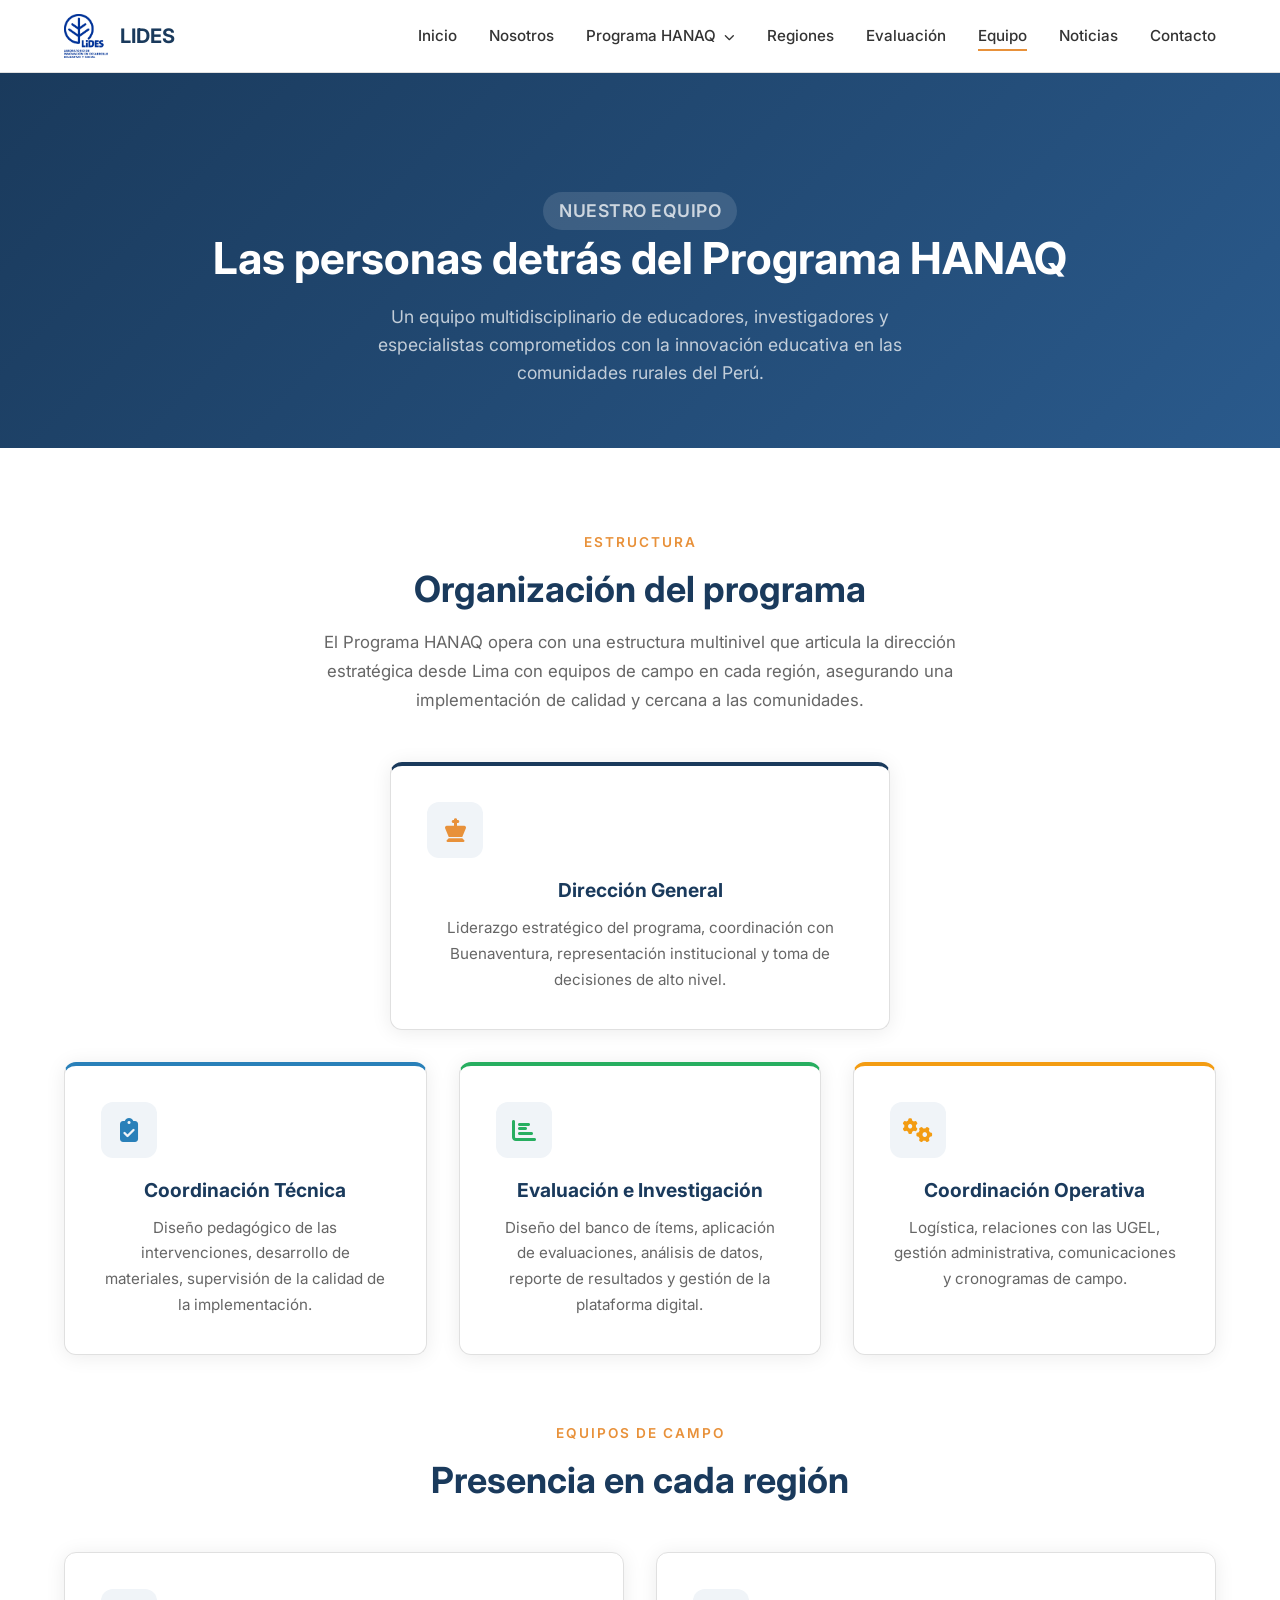
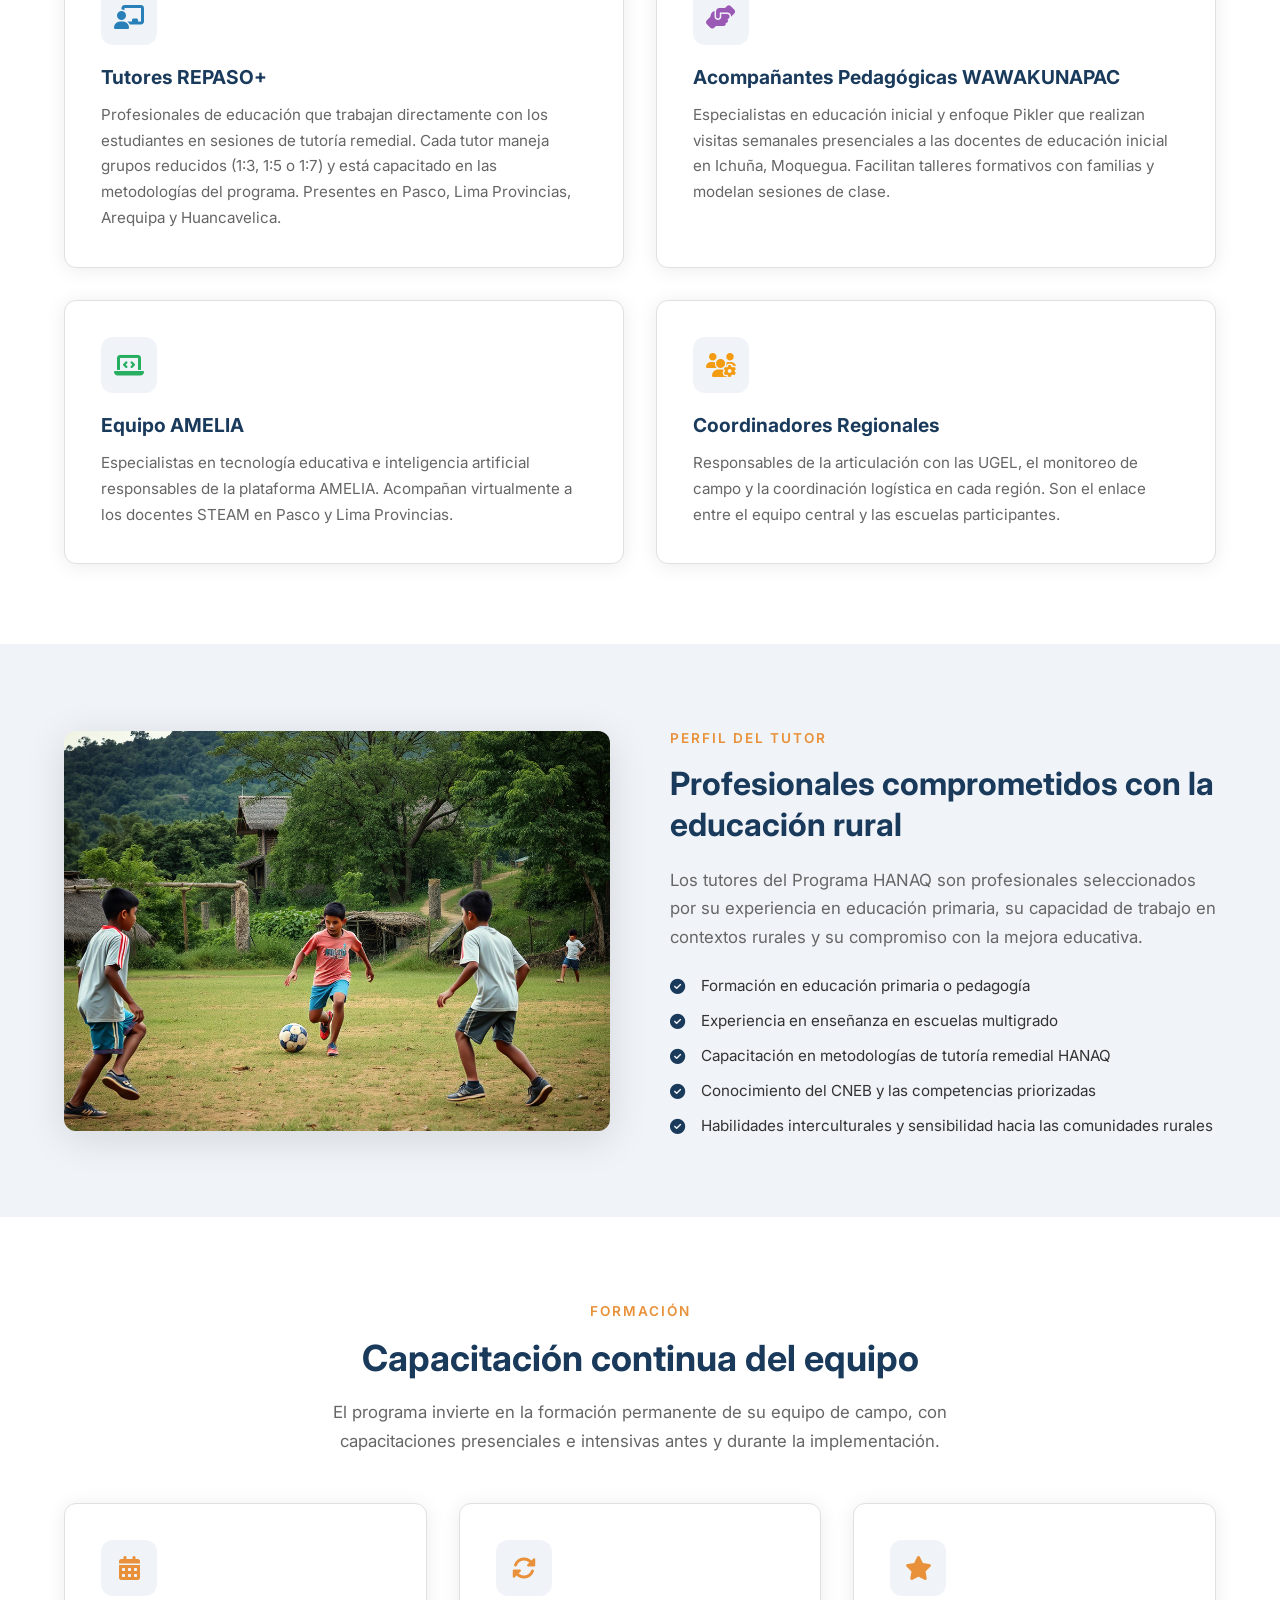
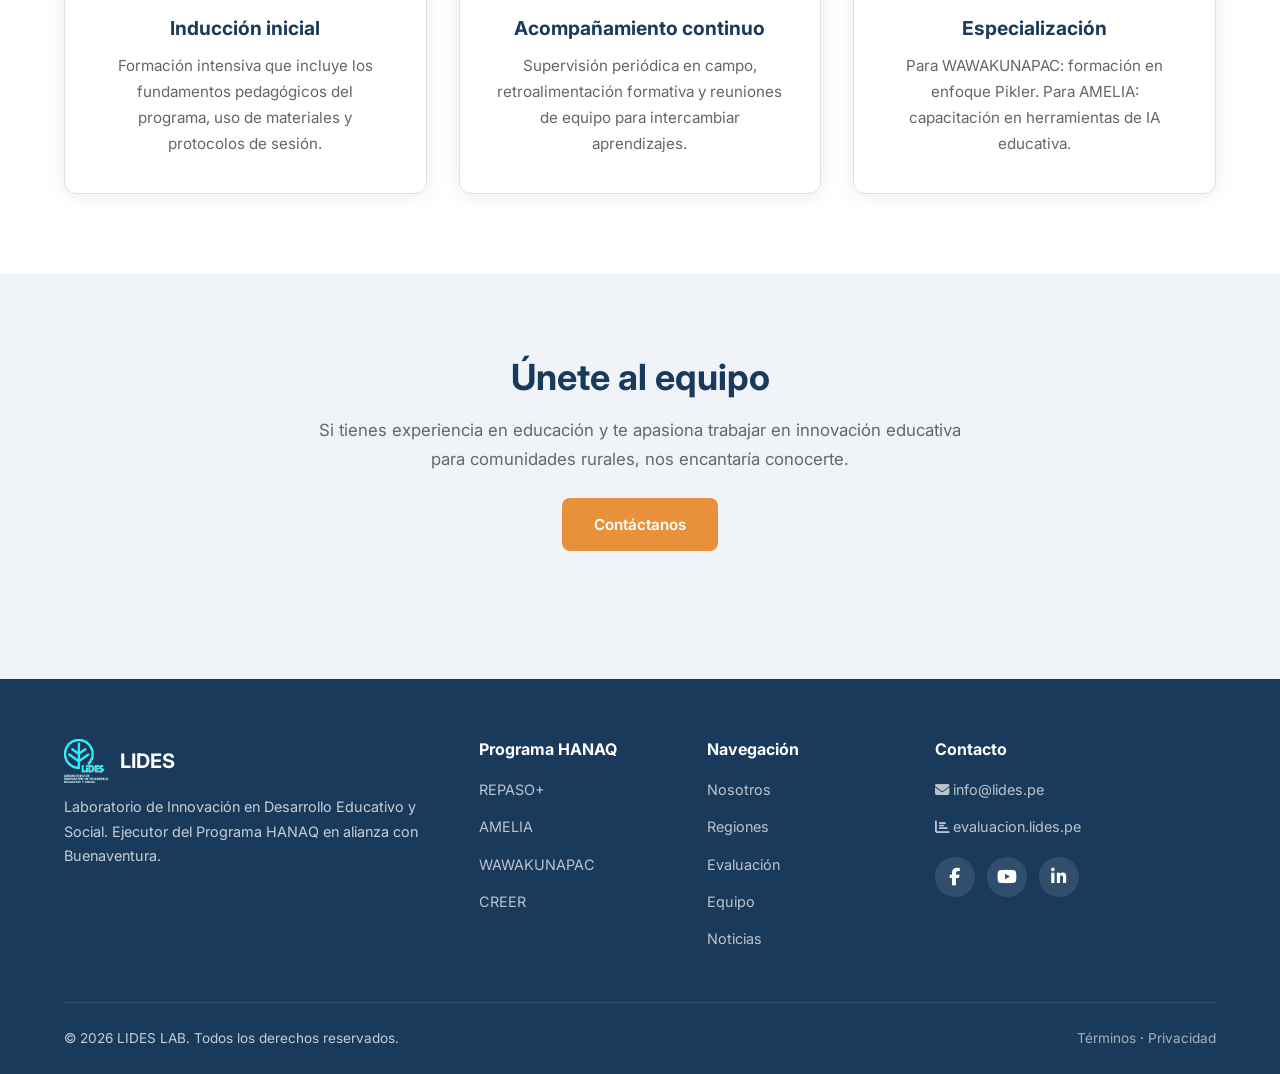
==== equipo.html @ 238678be "Full redesign: HANAQ program content across 7 pages - Redesigned index.html with HANAQ hero, 4 inter" ====
<!DOCTYPE html>
<html lang="es">
<head>
  <meta charset="UTF-8">
  <meta name="viewport" content="width=device-width, initial-scale=1.0">
  <title>Equipo - Programa HANAQ - LIDES</title>
  <meta name="description" content="Conoce al equipo del Programa HANAQ: coordinadores, tutores, acompañantes pedagógicas y especialistas que trabajan en 5 regiones del Perú.">
  
  <link rel="preconnect" href="https://fonts.googleapis.com">
  <link rel="preconnect" href="https://fonts.gstatic.com" crossorigin>
  <link href="https://fonts.googleapis.com/css2?family=Inter:wght@400;500;600;700;800&display=swap" rel="stylesheet">
  <link rel="stylesheet" href="https://cdnjs.cloudflare.com/ajax/libs/font-awesome/6.5.1/css/all.min.css">
  <link rel="stylesheet" href="css/style.css">
  <link rel="icon" href="img/logo_edited.png" type="image/png">
</head>
<body>

  <!-- ===== HEADER ===== -->
  <header class="header" id="header">
    <nav class="nav">
      <a href="index.html" class="nav__logo">
        <img src="img/logo_edited.png" alt="LIDES Logo">
        <span>LIDES</span>
      </a>
      <ul class="nav__links" id="navLinks">
        <li><a href="index.html">Inicio</a></li>
        <li><a href="sobre.html">Nosotros</a></li>
        <li class="nav__dropdown">
          <a href="programa.html">Programa HANAQ <i class="fas fa-chevron-down" style="font-size: 0.7em; margin-left: 4px;"></i></a>
          <ul class="nav__dropdown-menu">
            <li><a href="programa.html#repaso">REPASO+</a></li>
            <li><a href="programa.html#amelia">AMELIA</a></li>
            <li><a href="programa.html#wawakunapac">WAWAKUNAPAC</a></li>
            <li><a href="programa.html#creer">CREER</a></li>
          </ul>
        </li>
        <li><a href="regiones.html">Regiones</a></li>
        <li><a href="evaluacion.html">Evaluación</a></li>
        <li><a href="equipo.html" class="active">Equipo</a></li>
        <li><a href="noticias.html">Noticias</a></li>
        <li><a href="index.html#contacto">Contacto</a></li>
      </ul>
      <button class="nav__toggle" id="navToggle" aria-label="Toggle menu">
        <span></span><span></span><span></span>
      </button>
    </nav>
  </header>

  <!-- ===== PAGE HEADER ===== -->
  <section class="page-header">
    <div class="container">
      <p class="page-header__label">Nuestro equipo</p>
      <h1>Las personas detrás del Programa HANAQ</h1>
      <p class="page-header__description">
        Un equipo multidisciplinario de educadores, investigadores y especialistas comprometidos 
        con la innovación educativa en las comunidades rurales del Perú.
      </p>
    </div>
  </section>

  <!-- ===== ESTRUCTURA ORGANIZACIONAL ===== -->
  <section class="section">
    <div class="container">
      <div class="section-header fade-in">
        <span class="section-header__label">Estructura</span>
        <h2 class="section-header__title">Organización del programa</h2>
        <p class="section-header__text">
          El Programa HANAQ opera con una estructura multinivel que articula la dirección estratégica 
          desde Lima con equipos de campo en cada región, asegurando una implementación de calidad 
          y cercana a las comunidades.
        </p>
      </div>

      <div class="org-chart fade-in" style="margin-top: 48px;">
        <!-- Level 1: Direction -->
        <div class="cards-grid" style="--cols: 1; max-width: 500px; margin: 0 auto;">
          <div class="card" style="text-align: center; border-top: 4px solid var(--primary);">
            <div class="card__icon"><i class="fas fa-chess-king"></i></div>
            <h3 class="card__title">Dirección General</h3>
            <p class="card__text">
              Liderazgo estratégico del programa, coordinación con Buenaventura, 
              representación institucional y toma de decisiones de alto nivel.
            </p>
          </div>
        </div>

        <!-- Level 2: Core Team -->
        <div class="cards-grid fade-in" style="--cols: 3; margin-top: 32px;">
          <div class="card" style="text-align: center; border-top: 4px solid #2980b9;">
            <div class="card__icon" style="color: #2980b9;"><i class="fas fa-clipboard-check"></i></div>
            <h3 class="card__title">Coordinación Técnica</h3>
            <p class="card__text">
              Diseño pedagógico de las intervenciones, desarrollo de materiales, 
              supervisión de la calidad de la implementación.
            </p>
          </div>
          <div class="card" style="text-align: center; border-top: 4px solid #27ae60;">
            <div class="card__icon" style="color: #27ae60;"><i class="fas fa-chart-bar"></i></div>
            <h3 class="card__title">Evaluación e Investigación</h3>
            <p class="card__text">
              Diseño del banco de ítems, aplicación de evaluaciones, análisis de datos, 
              reporte de resultados y gestión de la plataforma digital.
            </p>
          </div>
          <div class="card" style="text-align: center; border-top: 4px solid #f39c12;">
            <div class="card__icon" style="color: #f39c12;"><i class="fas fa-cogs"></i></div>
            <h3 class="card__title">Coordinación Operativa</h3>
            <p class="card__text">
              Logística, relaciones con las UGEL, gestión administrativa, 
              comunicaciones y cronogramas de campo.
            </p>
          </div>
        </div>

        <!-- Level 3: Field Teams -->
        <div class="section-header fade-in" style="margin-top: 64px;">
          <span class="section-header__label">Equipos de campo</span>
          <h2 class="section-header__title">Presencia en cada región</h2>
        </div>

        <div class="cards-grid fade-in" style="--cols: 2; margin-top: 32px;">
          <div class="card">
            <div class="card__icon" style="color: #2980b9;"><i class="fas fa-chalkboard-teacher"></i></div>
            <h3 class="card__title">Tutores REPASO+</h3>
            <p class="card__text">
              Profesionales de educación que trabajan directamente con los estudiantes en sesiones 
              de tutoría remedial. Cada tutor maneja grupos reducidos (1:3, 1:5 o 1:7) y está 
              capacitado en las metodologías del programa. Presentes en Pasco, Lima Provincias, 
              Arequipa y Huancavelica.
            </p>
          </div>
          <div class="card">
            <div class="card__icon" style="color: #9b59b6;"><i class="fas fa-hands-helping"></i></div>
            <h3 class="card__title">Acompañantes Pedagógicas WAWAKUNAPAC</h3>
            <p class="card__text">
              Especialistas en educación inicial y enfoque Pikler que realizan visitas semanales 
              presenciales a las docentes de educación inicial en Ichuña, Moquegua. Facilitan 
              talleres formativos con familias y modelan sesiones de clase.
            </p>
          </div>
          <div class="card">
            <div class="card__icon" style="color: #27ae60;"><i class="fas fa-laptop-code"></i></div>
            <h3 class="card__title">Equipo AMELIA</h3>
            <p class="card__text">
              Especialistas en tecnología educativa e inteligencia artificial responsables de 
              la plataforma AMELIA. Acompañan virtualmente a los docentes STEAM en Pasco y 
              Lima Provincias.
            </p>
          </div>
          <div class="card">
            <div class="card__icon" style="color: #f39c12;"><i class="fas fa-users-cog"></i></div>
            <h3 class="card__title">Coordinadores Regionales</h3>
            <p class="card__text">
              Responsables de la articulación con las UGEL, el monitoreo de campo y la 
              coordinación logística en cada región. Son el enlace entre el equipo central 
              y las escuelas participantes.
            </p>
          </div>
        </div>
      </div>
    </div>
  </section>

  <!-- ===== PERFIL DEL TUTOR ===== -->
  <section class="section section--alt">
    <div class="container">
      <div class="split fade-in">
        <div class="split__image">
          <img src="img/latino%20adolescents%20playing%20footbal%20in%20rural%20area.jpg" alt="Interacción educativa en zona rural">
        </div>
        <div class="split__content">
          <span class="section-header__label">Perfil del tutor</span>
          <h2>Profesionales comprometidos con la educación rural</h2>
          <p>
            Los tutores del Programa HANAQ son profesionales seleccionados por su experiencia 
            en educación primaria, su capacidad de trabajo en contextos rurales y su compromiso 
            con la mejora educativa.
          </p>
          <div class="features-list" style="margin-top: 24px;">
            <div class="feature-item">
              <i class="fas fa-check-circle" style="color: var(--primary); margin-right: 12px;"></i>
              <span>Formación en educación primaria o pedagogía</span>
            </div>
            <div class="feature-item">
              <i class="fas fa-check-circle" style="color: var(--primary); margin-right: 12px;"></i>
              <span>Experiencia en enseñanza en escuelas multigrado</span>
            </div>
            <div class="feature-item">
              <i class="fas fa-check-circle" style="color: var(--primary); margin-right: 12px;"></i>
              <span>Capacitación en metodologías de tutoría remedial HANAQ</span>
            </div>
            <div class="feature-item">
              <i class="fas fa-check-circle" style="color: var(--primary); margin-right: 12px;"></i>
              <span>Conocimiento del CNEB y las competencias priorizadas</span>
            </div>
            <div class="feature-item">
              <i class="fas fa-check-circle" style="color: var(--primary); margin-right: 12px;"></i>
              <span>Habilidades interculturales y sensibilidad hacia las comunidades rurales</span>
            </div>
          </div>
        </div>
      </div>
    </div>
  </section>

  <!-- ===== CAPACITACIÓN ===== -->
  <section class="section">
    <div class="container">
      <div class="section-header fade-in">
        <span class="section-header__label">Formación</span>
        <h2 class="section-header__title">Capacitación continua del equipo</h2>
        <p class="section-header__text">
          El programa invierte en la formación permanente de su equipo de campo, con 
          capacitaciones presenciales e intensivas antes y durante la implementación.
        </p>
      </div>

      <div class="cards-grid fade-in" style="--cols: 3; margin-top: 40px;">
        <div class="card" style="text-align: center;">
          <div class="card__icon"><i class="fas fa-calendar-alt"></i></div>
          <h3 class="card__title">Inducción inicial</h3>
          <p class="card__text">
            Formación intensiva que incluye los fundamentos pedagógicos del programa, 
            uso de materiales y protocolos de sesión.
          </p>
        </div>
        <div class="card" style="text-align: center;">
          <div class="card__icon"><i class="fas fa-sync-alt"></i></div>
          <h3 class="card__title">Acompañamiento continuo</h3>
          <p class="card__text">
            Supervisión periódica en campo, retroalimentación formativa y reuniones 
            de equipo para intercambiar aprendizajes.
          </p>
        </div>
        <div class="card" style="text-align: center;">
          <div class="card__icon"><i class="fas fa-star"></i></div>
          <h3 class="card__title">Especialización</h3>
          <p class="card__text">
            Para WAWAKUNAPAC: formación en enfoque Pikler. Para AMELIA: capacitación 
            en herramientas de IA educativa.
          </p>
        </div>
      </div>
    </div>
  </section>

  <!-- ===== CTA ===== -->
  <section class="section section--alt">
    <div class="container">
      <div class="section-header fade-in">
        <h2 class="section-header__title">Únete al equipo</h2>
        <p class="section-header__text">
          Si tienes experiencia en educación y te apasiona trabajar en innovación educativa 
          para comunidades rurales, nos encantaría conocerte.
        </p>
        <div style="margin-top: 24px;">
          <a href="index.html#contacto" class="btn btn--primary">Contáctanos</a>
        </div>
      </div>
    </div>
  </section>

  <!-- ===== FOOTER ===== -->
  <footer class="footer">
    <div class="container">
      <div class="footer-grid">
        <div class="footer__brand">
          <a href="index.html" class="nav__logo" style="color: white;">
            <img src="img/logo_edited.png" alt="LIDES" style="filter: brightness(10);">
            <span>LIDES</span>
          </a>
          <p>Laboratorio de Innovación en Desarrollo Educativo y Social. Ejecutor del Programa HANAQ en alianza con Buenaventura.</p>
        </div>
        <div>
          <h4>Programa HANAQ</h4>
          <ul class="footer__links">
            <li><a href="programa.html#repaso">REPASO+</a></li>
            <li><a href="programa.html#amelia">AMELIA</a></li>
            <li><a href="programa.html#wawakunapac">WAWAKUNAPAC</a></li>
            <li><a href="programa.html#creer">CREER</a></li>
          </ul>
        </div>
        <div>
          <h4>Navegación</h4>
          <ul class="footer__links">
            <li><a href="sobre.html">Nosotros</a></li>
            <li><a href="regiones.html">Regiones</a></li>
            <li><a href="evaluacion.html">Evaluación</a></li>
            <li><a href="equipo.html">Equipo</a></li>
            <li><a href="noticias.html">Noticias</a></li>
          </ul>
        </div>
        <div>
          <h4>Contacto</h4>
          <ul class="footer__links">
            <li><a href="mailto:info@lides.pe"><i class="fas fa-envelope"></i> info@lides.pe</a></li>
            <li><a href="https://evaluacion.lides.pe"><i class="fas fa-chart-bar"></i> evaluacion.lides.pe</a></li>
          </ul>
          <div class="social-links">
            <a href="https://www.facebook.com/lideslab" aria-label="Facebook"><i class="fab fa-facebook-f"></i></a>
            <a href="https://www.youtube.com/@lideslab" aria-label="YouTube"><i class="fab fa-youtube"></i></a>
            <a href="https://www.linkedin.com/company/lideslab" aria-label="LinkedIn"><i class="fab fa-linkedin-in"></i></a>
          </div>
        </div>
      </div>
      <div class="footer__bottom">
        <p>&copy; 2026 LIDES LAB. Todos los derechos reservados.</p>
        <div><a href="terminos.html">Términos</a> · <a href="privacidad.html">Privacidad</a></div>
      </div>
    </div>
  </footer>

  <script src="js/main.js"></script>
</body>
</html>
---- css/style.css ----
/* ===== LIDES Website Styles ===== */

/* --- Reset & Base --- */
*, *::before, *::after {
  box-sizing: border-box;
  margin: 0;
  padding: 0;
}

:root {
  --primary: #1a3a5c;
  --primary-light: #2a5a8c;
  --accent: #e8913a;
  --accent-hover: #d17e2e;
  --text: #333;
  --text-light: #666;
  --bg: #ffffff;
  --bg-light: #f8f9fa;
  --bg-section: #f0f4f8;
  --border: #e0e0e0;
  --white: #ffffff;
  --shadow: 0 2px 20px rgba(0, 0, 0, 0.08);
  --shadow-lg: 0 8px 40px rgba(0, 0, 0, 0.12);
  --radius: 12px;
  --transition: 0.3s ease;
  --max-width: 1200px;
}

html {
  scroll-behavior: smooth;
}

body {
  font-family: 'Inter', -apple-system, BlinkMacSystemFont, 'Segoe UI', Roboto, sans-serif;
  color: var(--text);
  background: var(--bg);
  line-height: 1.7;
  font-size: 16px;
}

img {
  max-width: 100%;
  height: auto;
  display: block;
}

a {
  color: var(--primary);
  text-decoration: none;
  transition: color var(--transition);
}

a:hover {
  color: var(--accent);
}

h1, h2, h3, h4 {
  color: var(--primary);
  line-height: 1.3;
  font-weight: 700;
}

/* --- Layout --- */
.container {
  max-width: var(--max-width);
  margin: 0 auto;
  padding: 0 24px;
}

.section {
  padding: 80px 0;
}

.section--alt {
  background: var(--bg-section);
}

/* --- Header & Navigation --- */
.header {
  position: fixed;
  top: 0;
  left: 0;
  right: 0;
  z-index: 1000;
  background: rgba(255, 255, 255, 0.95);
  backdrop-filter: blur(10px);
  border-bottom: 1px solid var(--border);
  transition: box-shadow var(--transition);
}

.header.scrolled {
  box-shadow: var(--shadow);
}

.nav {
  display: flex;
  align-items: center;
  justify-content: space-between;
  height: 72px;
  max-width: var(--max-width);
  margin: 0 auto;
  padding: 0 24px;
}

.nav__logo {
  display: flex;
  align-items: center;
  gap: 12px;
  font-weight: 700;
  font-size: 1.25rem;
  color: var(--primary);
}

.nav__logo img {
  height: 44px;
  width: auto;
}

.nav__links {
  display: flex;
  align-items: center;
  gap: 32px;
  list-style: none;
}

.nav__links a {
  font-weight: 500;
  font-size: 0.95rem;
  color: var(--text);
  position: relative;
  padding: 4px 0;
}

.nav__links a::after {
  content: '';
  position: absolute;
  bottom: -2px;
  left: 0;
  width: 0;
  height: 2px;
  background: var(--accent);
  transition: width var(--transition);
}

.nav__links a:hover::after,
.nav__links a.active::after {
  width: 100%;
}

.nav__links a:hover {
  color: var(--primary);
}

.lang-switch {
  display: inline-flex;
  align-items: center;
  gap: 6px;
  padding: 6px 14px;
  border: 1px solid var(--border);
  border-radius: 20px;
  font-size: 0.85rem;
  font-weight: 500;
  color: var(--text-light);
  transition: all var(--transition);
}

.lang-switch:hover {
  border-color: var(--accent);
  color: var(--accent);
}

/* Mobile menu */
.nav__toggle {
  display: none;
  background: none;
  border: none;
  cursor: pointer;
  padding: 8px;
}

.nav__toggle span {
  display: block;
  width: 24px;
  height: 2px;
  background: var(--text);
  margin: 5px 0;
  transition: var(--transition);
}

/* --- Hero Section --- */
.hero {
  position: relative;
  min-height: 85vh;
  display: flex;
  align-items: center;
  overflow: hidden;
  margin-top: 72px;
}

.hero__bg {
  position: absolute;
  inset: 0;
  background: linear-gradient(135deg, var(--primary) 0%, var(--primary-light) 100%);
}

.hero__bg-image {
  position: absolute;
  inset: 0;
  background-size: cover;
  background-position: center;
  opacity: 0.15;
}

.hero__content {
  position: relative;
  z-index: 2;
  max-width: 700px;
  color: var(--white);
  padding: 60px 0;
}

.hero__subtitle {
  font-size: 1rem;
  font-weight: 500;
  text-transform: uppercase;
  letter-spacing: 3px;
  opacity: 0.85;
  margin-bottom: 16px;
}

.hero__title {
  font-size: clamp(2rem, 5vw, 3.2rem);
  color: var(--white);
  margin-bottom: 24px;
  line-height: 1.2;
}

.hero__description {
  font-size: 1.15rem;
  line-height: 1.8;
  opacity: 0.9;
  margin-bottom: 36px;
}

.hero__actions {
  display: flex;
  gap: 16px;
  flex-wrap: wrap;
}

/* --- Buttons --- */
.btn {
  display: inline-flex;
  align-items: center;
  gap: 8px;
  padding: 14px 32px;
  font-size: 0.95rem;
  font-weight: 600;
  border-radius: 8px;
  cursor: pointer;
  border: none;
  transition: all var(--transition);
  text-decoration: none;
}

.btn--primary {
  background: var(--accent);
  color: var(--white);
}

.btn--primary:hover {
  background: var(--accent-hover);
  color: var(--white);
  transform: translateY(-2px);
  box-shadow: 0 4px 15px rgba(232, 145, 58, 0.4);
}

.btn--outline {
  background: transparent;
  color: var(--white);
  border: 2px solid rgba(255, 255, 255, 0.5);
}

.btn--outline:hover {
  background: rgba(255, 255, 255, 0.1);
  border-color: var(--white);
  color: var(--white);
}

.btn--dark {
  background: var(--primary);
  color: var(--white);
}

.btn--dark:hover {
  background: var(--primary-light);
  color: var(--white);
  transform: translateY(-2px);
}

/* --- Section Headers --- */
.section-header {
  text-align: center;
  max-width: 650px;
  margin: 0 auto 48px;
}

.section-header__label {
  display: inline-block;
  font-size: 0.85rem;
  font-weight: 600;
  text-transform: uppercase;
  letter-spacing: 2px;
  color: var(--accent);
  margin-bottom: 12px;
}

.section-header__title {
  font-size: clamp(1.75rem, 3.5vw, 2.25rem);
  margin-bottom: 16px;
}

.section-header__text {
  color: var(--text-light);
  font-size: 1.05rem;
}

/* --- Cards Grid --- */
.cards-grid {
  display: grid;
  grid-template-columns: repeat(auto-fit, minmax(300px, 1fr));
  gap: 32px;
}

.card {
  background: var(--white);
  border-radius: var(--radius);
  padding: 36px;
  box-shadow: var(--shadow);
  transition: transform var(--transition), box-shadow var(--transition);
  border: 1px solid var(--border);
}

.card:hover {
  transform: translateY(-4px);
  box-shadow: var(--shadow-lg);
}

.card__icon {
  width: 56px;
  height: 56px;
  border-radius: 12px;
  background: var(--bg-section);
  display: flex;
  align-items: center;
  justify-content: center;
  font-size: 1.5rem;
  margin-bottom: 20px;
  color: var(--accent);
}

.card__title {
  font-size: 1.2rem;
  margin-bottom: 12px;
}

.card__text {
  color: var(--text-light);
  font-size: 0.95rem;
  line-height: 1.7;
}

/* --- About / Mission Split Section --- */
.split {
  display: grid;
  grid-template-columns: 1fr 1fr;
  gap: 60px;
  align-items: center;
}

.split__image {
  border-radius: var(--radius);
  overflow: hidden;
  box-shadow: var(--shadow-lg);
}

.split__image img {
  width: 100%;
  height: 400px;
  object-fit: cover;
}

.split__content h2 {
  font-size: clamp(1.5rem, 3vw, 2rem);
  margin-bottom: 20px;
}

.split__content p {
  color: var(--text-light);
  margin-bottom: 16px;
  font-size: 1.05rem;
}

/* --- Stats --- */
.stats {
  display: grid;
  grid-template-columns: repeat(auto-fit, minmax(200px, 1fr));
  gap: 32px;
  text-align: center;
}

.stat {
  padding: 24px;
}

.stat__number {
  font-size: 2.5rem;
  font-weight: 800;
  color: var(--accent);
  line-height: 1.2;
}

.stat__label {
  font-size: 0.95rem;
  color: var(--text-light);
  margin-top: 8px;
}

/* --- News / Recent Updates --- */
.news-grid {
  display: grid;
  grid-template-columns: repeat(auto-fit, minmax(320px, 1fr));
  gap: 32px;
}

.news-card {
  background: var(--white);
  border-radius: var(--radius);
  overflow: hidden;
  box-shadow: var(--shadow);
  transition: transform var(--transition);
  border: 1px solid var(--border);
}

.news-card:hover {
  transform: translateY(-4px);
}

.news-card__image {
  height: 200px;
  background-size: cover;
  background-position: center;
  background-color: var(--bg-section);
}

.news-card__body {
  padding: 24px;
}

.news-card__date {
  font-size: 0.8rem;
  color: var(--accent);
  font-weight: 600;
  text-transform: uppercase;
  letter-spacing: 1px;
}

.news-card__title {
  font-size: 1.1rem;
  margin: 8px 0 12px;
}

.news-card__text {
  color: var(--text-light);
  font-size: 0.9rem;
}

/* --- Contact Section --- */
.contact-grid {
  display: grid;
  grid-template-columns: 1fr 1fr;
  gap: 48px;
  align-items: start;
}

.contact-info {
  padding: 40px;
  background: var(--primary);
  color: var(--white);
  border-radius: var(--radius);
}

.contact-info h3 {
  color: var(--white);
  font-size: 1.5rem;
  margin-bottom: 16px;
}

.contact-info p {
  opacity: 0.85;
  margin-bottom: 28px;
  line-height: 1.7;
}

.contact-info__item {
  display: flex;
  align-items: center;
  gap: 12px;
  margin-bottom: 16px;
  font-size: 0.95rem;
}

.contact-info__item a {
  color: var(--white);
  opacity: 0.9;
}

.contact-info__item a:hover {
  opacity: 1;
  color: var(--accent);
}

.contact-form {
  padding: 40px;
  background: var(--white);
  border-radius: var(--radius);
  box-shadow: var(--shadow);
  border: 1px solid var(--border);
}

.form-group {
  margin-bottom: 20px;
}

.form-group label {
  display: block;
  font-weight: 500;
  font-size: 0.9rem;
  margin-bottom: 6px;
  color: var(--text);
}

.form-group input,
.form-group textarea {
  width: 100%;
  padding: 12px 16px;
  border: 1px solid var(--border);
  border-radius: 8px;
  font-size: 0.95rem;
  font-family: inherit;
  transition: border-color var(--transition);
  background: var(--bg-light);
}

.form-group input:focus,
.form-group textarea:focus {
  outline: none;
  border-color: var(--accent);
  background: var(--white);
}

.form-group textarea {
  resize: vertical;
  min-height: 120px;
}

/* --- Newsletter --- */
.newsletter {
  background: linear-gradient(135deg, var(--primary) 0%, var(--primary-light) 100%);
  padding: 60px 0;
  text-align: center;
  color: var(--white);
}

.newsletter h2 {
  color: var(--white);
  font-size: 1.75rem;
  margin-bottom: 12px;
}

.newsletter p {
  opacity: 0.85;
  margin-bottom: 28px;
  font-size: 1.05rem;
}

.newsletter-form {
  display: flex;
  gap: 12px;
  max-width: 480px;
  margin: 0 auto;
}

.newsletter-form input {
  flex: 1;
  padding: 14px 20px;
  border: none;
  border-radius: 8px;
  font-size: 0.95rem;
  font-family: inherit;
}

.newsletter-form input:focus {
  outline: 2px solid var(--accent);
}

.newsletter-form button {
  padding: 14px 28px;
  background: var(--accent);
  color: var(--white);
  border: none;
  border-radius: 8px;
  font-weight: 600;
  cursor: pointer;
  transition: background var(--transition);
  white-space: nowrap;
}

.newsletter-form button:hover {
  background: var(--accent-hover);
}

/* --- Footer --- */
.footer {
  background: var(--primary);
  color: rgba(255, 255, 255, 0.75);
  padding: 60px 0 24px;
}

.footer-grid {
  display: grid;
  grid-template-columns: 2fr 1fr 1fr 1.5fr;
  gap: 40px;
  margin-bottom: 40px;
}

.footer h4 {
  color: var(--white);
  font-size: 1rem;
  margin-bottom: 16px;
}

.footer__brand p {
  font-size: 0.9rem;
  line-height: 1.7;
  margin-top: 12px;
}

.footer__links {
  list-style: none;
}

.footer__links li {
  margin-bottom: 10px;
}

.footer__links a {
  color: rgba(255, 255, 255, 0.7);
  font-size: 0.9rem;
  transition: color var(--transition);
}

.footer__links a:hover {
  color: var(--accent);
}

.social-links {
  display: flex;
  gap: 12px;
  margin-top: 16px;
}

.social-links a {
  width: 40px;
  height: 40px;
  border-radius: 50%;
  background: rgba(255, 255, 255, 0.1);
  display: flex;
  align-items: center;
  justify-content: center;
  color: var(--white);
  transition: background var(--transition);
  font-size: 1.1rem;
}

.social-links a:hover {
  background: var(--accent);
  color: var(--white);
}

.footer__bottom {
  border-top: 1px solid rgba(255, 255, 255, 0.1);
  padding-top: 24px;
  display: flex;
  justify-content: space-between;
  align-items: center;
  font-size: 0.85rem;
}

.footer__bottom a {
  color: rgba(255, 255, 255, 0.6);
}

.footer__bottom a:hover {
  color: var(--accent);
}

/* --- Objectives Grid --- */
.objectives-grid {
  display: grid;
  grid-template-columns: repeat(auto-fit, minmax(280px, 1fr));
  gap: 24px;
}

.objective {
  padding: 32px;
  background: var(--white);
  border-radius: var(--radius);
  border-left: 4px solid var(--accent);
  box-shadow: var(--shadow);
}

.objective h3 {
  font-size: 1.1rem;
  margin-bottom: 10px;
}

.objective p {
  color: var(--text-light);
  font-size: 0.95rem;
}

/* --- Team --- */
.team-grid {
  display: grid;
  grid-template-columns: repeat(auto-fit, minmax(220px, 1fr));
  gap: 32px;
  text-align: center;
}

.team-member {
  padding: 32px 20px;
  background: var(--white);
  border-radius: var(--radius);
  box-shadow: var(--shadow);
  border: 1px solid var(--border);
}

.team-member__photo {
  width: 120px;
  height: 120px;
  border-radius: 50%;
  margin: 0 auto 16px;
  background: var(--bg-section);
  overflow: hidden;
  border: 3px solid var(--accent);
}

.team-member__photo img {
  width: 100%;
  height: 100%;
  object-fit: cover;
}

.team-member h4 {
  font-size: 1.05rem;
  margin-bottom: 4px;
}

.team-member p {
  color: var(--text-light);
  font-size: 0.85rem;
}

/* --- Page Header (for inner pages) --- */
.page-header {
  background: linear-gradient(135deg, var(--primary) 0%, var(--primary-light) 100%);
  padding: 120px 0 60px;
  margin-top: 72px;
  color: var(--white);
  text-align: center;
}

.page-header h1 {
  color: var(--white);
  font-size: clamp(2rem, 4vw, 2.75rem);
  margin-bottom: 16px;
}

.page-header p {
  font-size: 1.1rem;
  opacity: 0.85;
  max-width: 600px;
  margin: 0 auto;
}

/* --- Animations --- */
.fade-in {
  opacity: 0;
  transform: translateY(20px);
  transition: opacity 0.6s ease, transform 0.6s ease;
}

.fade-in.visible {
  opacity: 1;
  transform: translateY(0);
}

/* --- Responsive --- */
@media (max-width: 768px) {
  .nav__links {
    display: none;
    position: absolute;
    top: 72px;
    left: 0;
    right: 0;
    background: var(--white);
    flex-direction: column;
    padding: 24px;
    gap: 16px;
    box-shadow: var(--shadow);
    border-top: 1px solid var(--border);
  }

  .nav__links.active {
    display: flex;
  }

  .nav__toggle {
    display: block;
  }

  .nav__toggle.active span:nth-child(1) {
    transform: rotate(45deg) translate(5px, 5px);
  }

  .nav__toggle.active span:nth-child(2) {
    opacity: 0;
  }

  .nav__toggle.active span:nth-child(3) {
    transform: rotate(-45deg) translate(5px, -5px);
  }

  .hero {
    min-height: 70vh;
  }

  .hero__content {
    padding: 40px 0;
  }

  .split {
    grid-template-columns: 1fr;
    gap: 32px;
  }

  .contact-grid {
    grid-template-columns: 1fr;
  }

  .footer-grid {
    grid-template-columns: 1fr 1fr;
    gap: 32px;
  }

  .newsletter-form {
    flex-direction: column;
  }

  .hero__actions {
    flex-direction: column;
    align-items: flex-start;
  }

  .section {
    padding: 60px 0;
  }

  .footer__bottom {
    flex-direction: column;
    gap: 12px;
    text-align: center;
  }
}

@media (max-width: 480px) {
  .footer-grid {
    grid-template-columns: 1fr;
  }

  .cards-grid {
    grid-template-columns: 1fr;
  }

  .stats {
    grid-template-columns: 1fr 1fr;
  }
}

/* ===== NEW COMPONENTS (HANAQ Redesign) ===== */

/* --- Navigation Dropdown --- */
.nav__dropdown {
  position: relative;
}

.nav__dropdown-menu {
  position: absolute;
  top: 100%;
  left: 50%;
  transform: translateX(-50%);
  background: var(--white);
  border: 1px solid var(--border);
  border-radius: var(--radius);
  box-shadow: var(--shadow-lg);
  padding: 8px 0;
  min-width: 220px;
  opacity: 0;
  visibility: hidden;
  transform: translateX(-50%) translateY(8px);
  transition: all 0.25s ease;
  list-style: none;
  z-index: 100;
}

.nav__dropdown:hover .nav__dropdown-menu {
  opacity: 1;
  visibility: visible;
  transform: translateX(-50%) translateY(0);
}

.nav__dropdown-menu li a {
  display: block;
  padding: 10px 20px;
  font-size: 0.9rem;
  color: var(--text);
  font-weight: 400;
  white-space: nowrap;
}

.nav__dropdown-menu li a:hover {
  background: var(--bg-section);
  color: var(--primary);
}

.nav__dropdown-menu li a::after {
  display: none;
}

/* --- Card as Link --- */
.card--link {
  display: block;
  text-decoration: none;
  color: inherit;
  transition: transform var(--transition), box-shadow var(--transition);
  cursor: pointer;
}

.card--link:hover {
  transform: translateY(-4px);
  box-shadow: var(--shadow-lg);
  color: inherit;
}

.card--link .card__title {
  transition: color var(--transition);
}

.card--link:hover .card__title {
  color: var(--accent);
}

/* --- Card Tag --- */
.card__tag {
  display: inline-block;
  background: var(--bg-section);
  color: var(--text-light);
  padding: 4px 12px;
  border-radius: 20px;
  font-size: 0.8rem;
  font-weight: 500;
  margin-top: 12px;
  letter-spacing: 0.3px;
}

/* --- Regions Grid --- */
.regions-grid {
  display: grid;
  grid-template-columns: repeat(auto-fit, minmax(200px, 1fr));
  gap: 24px;
  margin-top: 40px;
}

.regions-grid--large {
  grid-template-columns: repeat(auto-fit, minmax(320px, 1fr));
  gap: 32px;
}

/* --- Region Card --- */
.region-card {
  background: var(--white);
  border: 1px solid var(--border);
  border-radius: var(--radius);
  padding: 24px;
  text-align: center;
  transition: transform var(--transition), box-shadow var(--transition);
}

.region-card:hover {
  transform: translateY(-2px);
  box-shadow: var(--shadow);
}

.region-card h4 {
  margin-bottom: 4px;
  font-size: 1.1rem;
}

.region-card p {
  font-size: 0.9rem;
  color: var(--text-light);
  margin-bottom: 8px;
}

.region-card__icon {
  width: 56px;
  height: 56px;
  background: var(--bg-section);
  border-radius: 50%;
  display: flex;
  align-items: center;
  justify-content: center;
  margin: 0 auto 16px;
  font-size: 1.5rem;
  color: var(--primary);
}

.region-card__interventions {
  display: inline-block;
  background: var(--primary);
  color: var(--white);
  padding: 4px 12px;
  border-radius: 20px;
  font-size: 0.75rem;
  font-weight: 600;
  letter-spacing: 0.5px;
  text-transform: uppercase;
}

/* --- Region Card Expanded (regiones.html) --- */
.region-card--expanded {
  text-align: left;
  padding: 0;
  overflow: hidden;
}

.region-card--expanded .region-card__header {
  display: flex;
  align-items: center;
  gap: 16px;
  padding: 24px;
  background: var(--bg-section);
  border-bottom: 1px solid var(--border);
}

.region-card--expanded .region-card__header .region-card__icon {
  margin: 0;
  flex-shrink: 0;
}

.region-card--expanded .region-card__header h3 {
  margin: 0;
  font-size: 1.2rem;
  color: var(--primary);
}

.region-card--expanded .region-card__body {
  padding: 24px;
}

.region-card--expanded .region-card__body h4 {
  font-size: 1rem;
  color: var(--primary);
  margin-bottom: 8px;
}

.region-card--expanded .region-card__body p {
  margin-bottom: 16px;
}

/* --- School List --- */
.school-list {
  margin-top: 16px;
}

.school-list h5 {
  font-size: 0.85rem;
  font-weight: 600;
  color: var(--text);
  margin-bottom: 8px;
  text-transform: uppercase;
  letter-spacing: 0.5px;
}

.school-list ul {
  list-style: none;
  padding: 0;
  margin-bottom: 16px;
}

.school-list ul li {
  padding: 6px 0;
  font-size: 0.9rem;
  color: var(--text-light);
  border-bottom: 1px solid var(--bg-section);
}

.school-list ul li:last-child {
  border-bottom: none;
}

.school-list__note {
  font-size: 0.85rem;
  color: var(--text-light);
  font-style: italic;
}

/* --- Features List --- */
.features-list {
  display: flex;
  flex-direction: column;
  gap: 12px;
  margin-top: 16px;
}

.feature-item {
  display: flex;
  align-items: flex-start;
  gap: 4px;
  font-size: 0.95rem;
  line-height: 1.5;
}

.feature-item i {
  margin-top: 4px;
  flex-shrink: 0;
}

/* --- News Featured --- */
.news-featured {
  background: var(--white);
  border: 1px solid var(--border);
  border-radius: var(--radius);
  overflow: hidden;
}

.news-featured .split {
  gap: 0;
}

.news-featured .split__image img {
  height: 100%;
  object-fit: cover;
  border-radius: 0;
}

.news-featured .split__content {
  padding: 40px;
}

/* --- News Grid Full Width --- */
.news-grid--full {
  grid-template-columns: repeat(auto-fill, minmax(300px, 1fr));
}

/* --- Cards Grid with custom columns --- */
.cards-grid[style*="--cols: 2"] {
  grid-template-columns: repeat(2, 1fr);
}

.cards-grid[style*="--cols: 3"] {
  grid-template-columns: repeat(3, 1fr);
}

.cards-grid[style*="--cols: 4"] {
  grid-template-columns: repeat(4, 1fr);
}

/* --- Page Header Label --- */
.page-header__label {
  display: inline-block;
  background: rgba(255, 255, 255, 0.15);
  color: rgba(255, 255, 255, 0.9);
  padding: 4px 16px;
  border-radius: 20px;
  font-size: 0.85rem;
  font-weight: 600;
  letter-spacing: 0.5px;
  text-transform: uppercase;
  margin-bottom: 16px;
}

.page-header__description {
  max-width: 700px;
  margin: 0 auto;
  color: rgba(255, 255, 255, 0.85);
  font-size: 1.1rem;
  line-height: 1.6;
  margin-top: 16px;
}

/* --- Responsive adjustments for new components --- */
@media (max-width: 768px) {
  .nav__dropdown-menu {
    position: static;
    transform: none;
    opacity: 1;
    visibility: visible;
    box-shadow: none;
    border: none;
    padding: 0 0 0 16px;
    min-width: auto;
    background: transparent;
    display: none;
  }

  .nav__dropdown.active .nav__dropdown-menu {
    display: block;
  }

  .regions-grid {
    grid-template-columns: 1fr;
  }

  .regions-grid--large {
    grid-template-columns: 1fr;
  }

  .cards-grid[style*="--cols: 2"],
  .cards-grid[style*="--cols: 3"],
  .cards-grid[style*="--cols: 4"] {
    grid-template-columns: 1fr;
  }

  .news-featured .split__content {
    padding: 24px;
  }

  .news-grid--full {
    grid-template-columns: 1fr;
  }
}

@media (min-width: 769px) and (max-width: 1024px) {
  .cards-grid[style*="--cols: 4"] {
    grid-template-columns: repeat(2, 1fr);
  }

  .cards-grid[style*="--cols: 3"] {
    grid-template-columns: repeat(2, 1fr);
  }
}
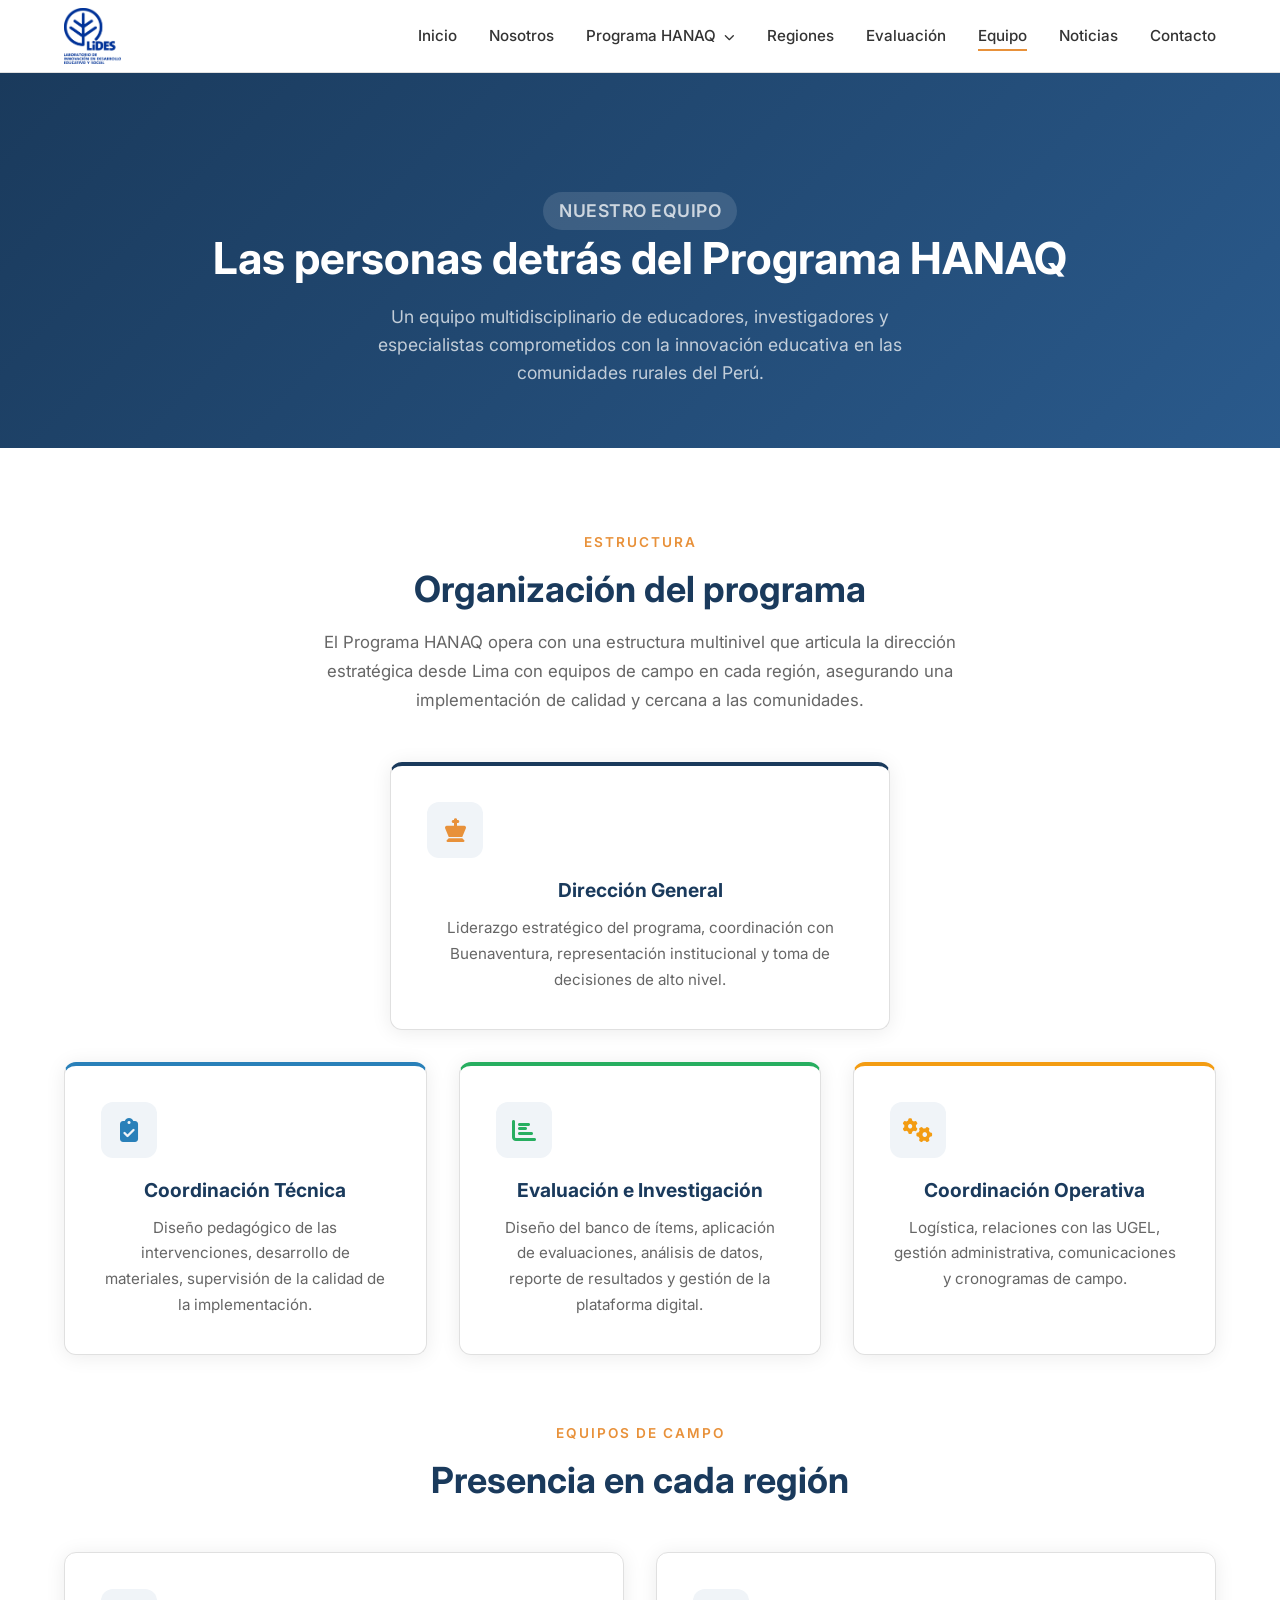
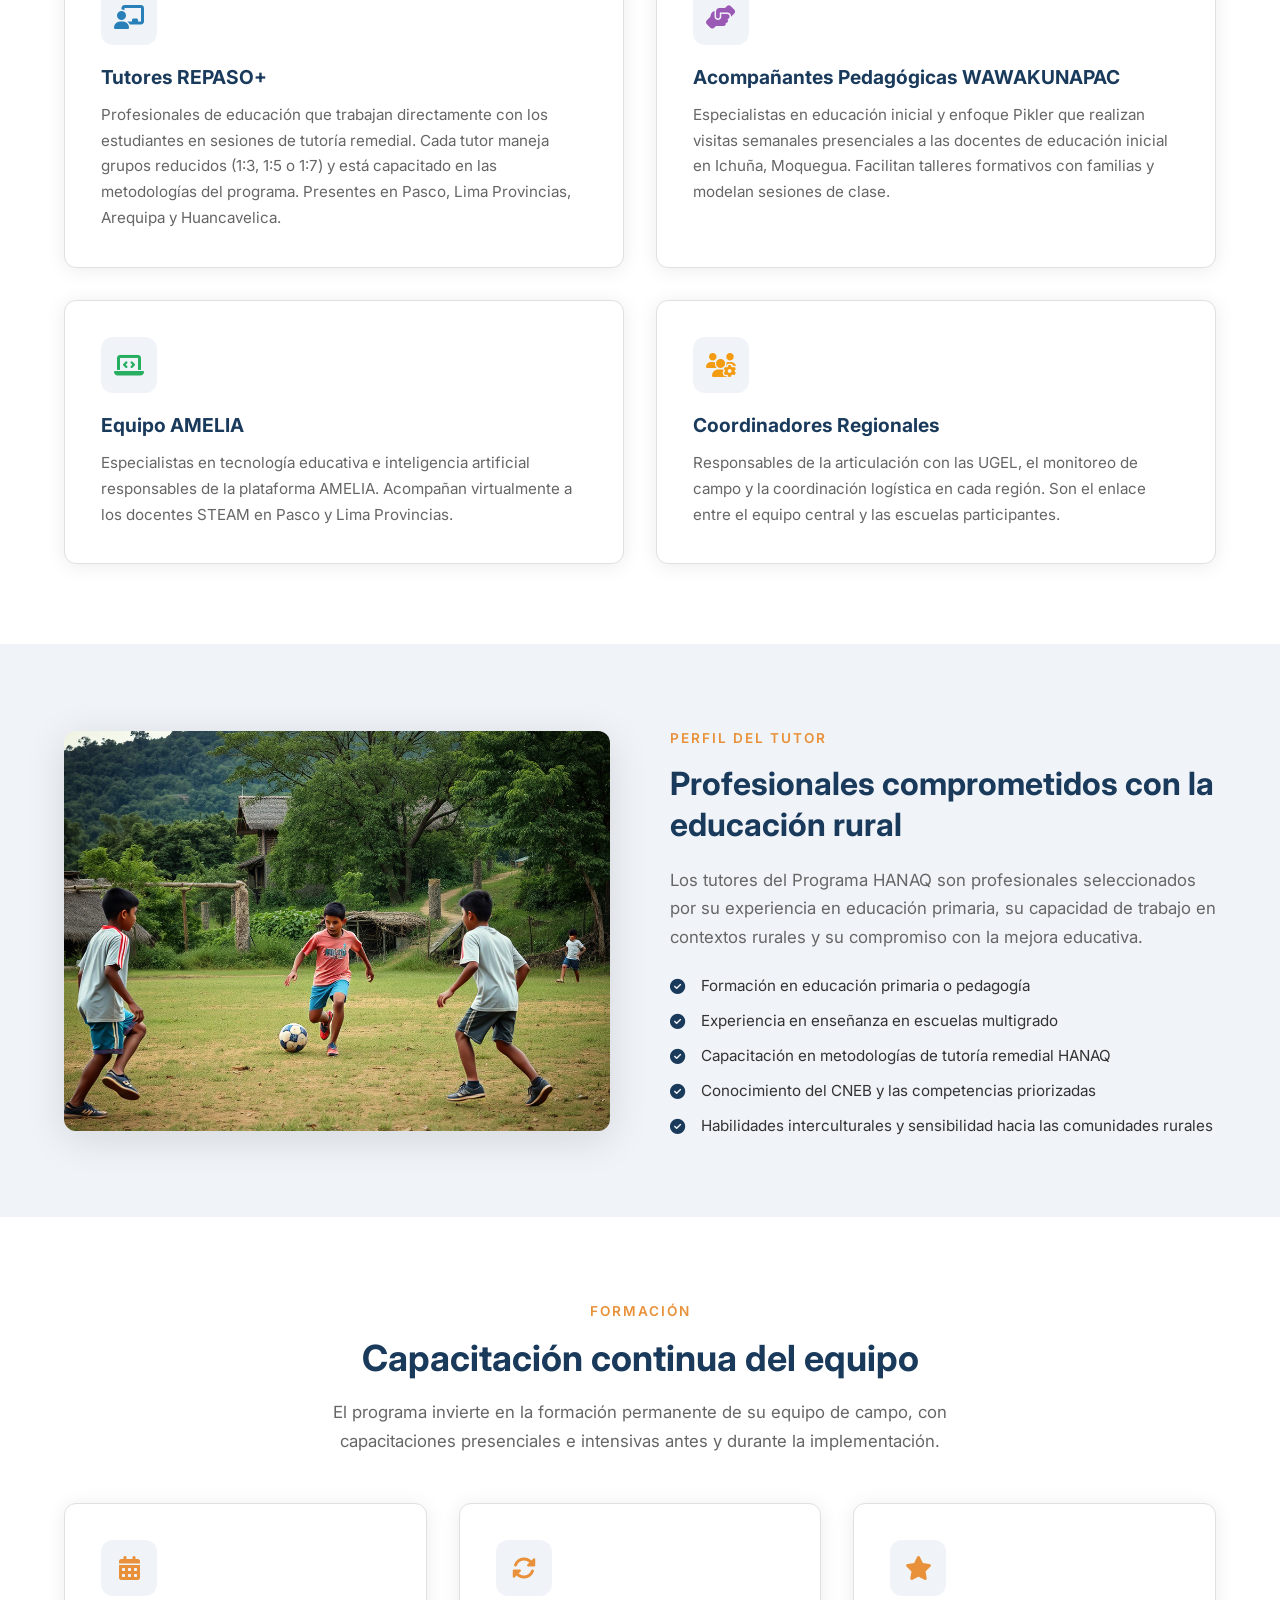
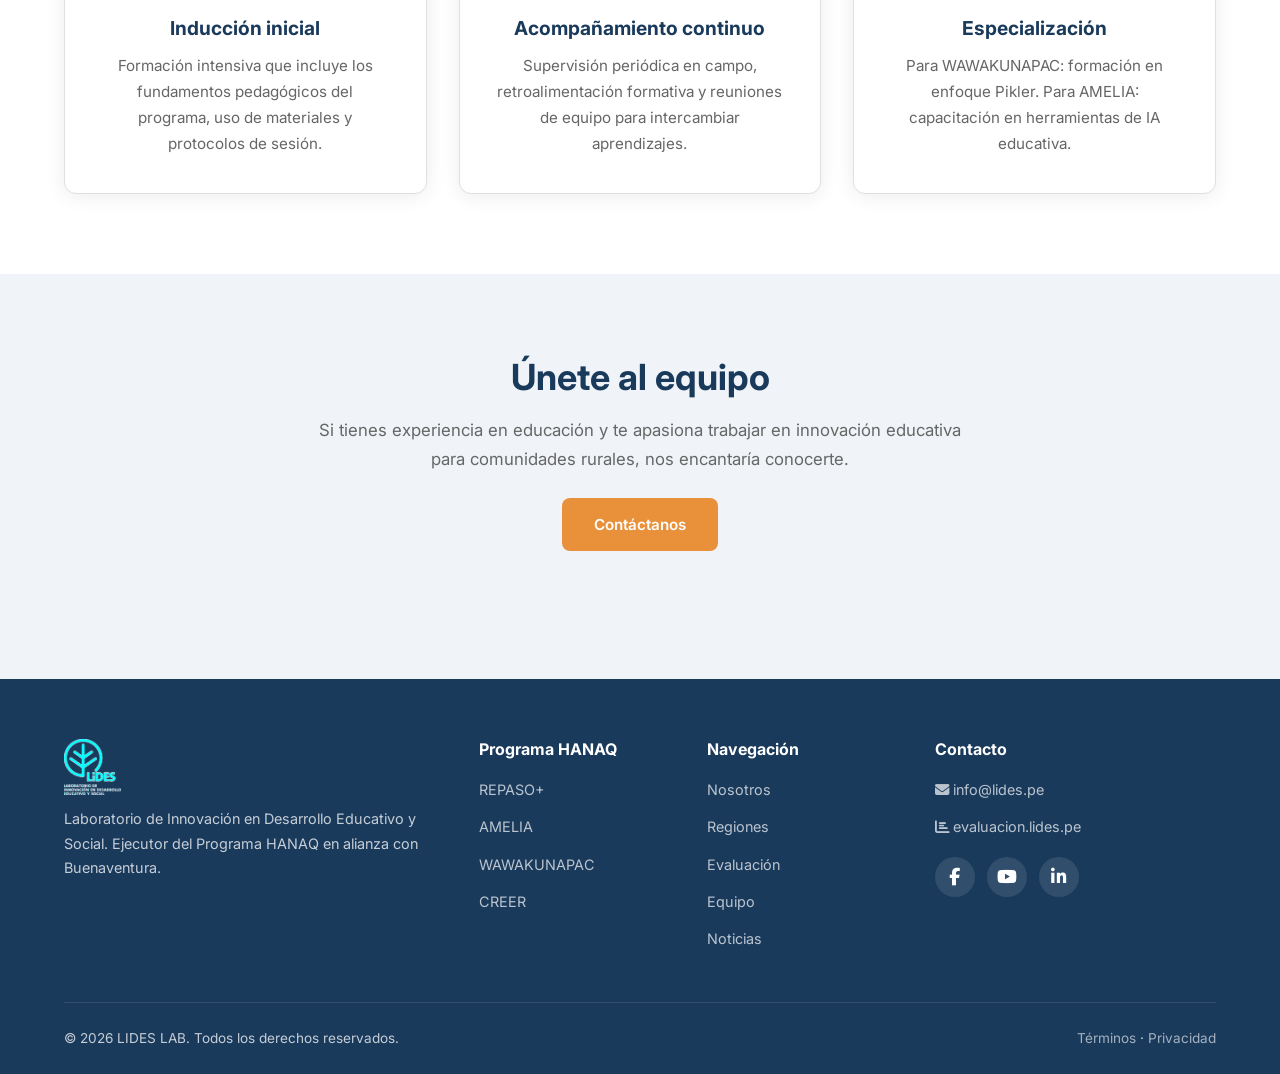
==== commit 41f177f2: "Logo más grande, quitar texto LIDES, grid 2x2, atribución GRADE y Más Educación" ====
--- a/equipo.html
+++ b/equipo.html
@@ -20,7 +20,6 @@
     <nav class="nav">
       <a href="index.html" class="nav__logo">
         <img src="img/logo_edited.png" alt="LIDES Logo">
-        <span>LIDES</span>
       </a>
       <ul class="nav__links" id="navLinks">
         <li><a href="index.html">Inicio</a></li>
@@ -267,7 +266,6 @@
         <div class="footer__brand">
           <a href="index.html" class="nav__logo" style="color: white;">
             <img src="img/logo_edited.png" alt="LIDES" style="filter: brightness(10);">
-            <span>LIDES</span>
           </a>
           <p>Laboratorio de Innovación en Desarrollo Educativo y Social. Ejecutor del Programa HANAQ en alianza con Buenaventura.</p>
         </div>
--- a/css/style.css
+++ b/css/style.css
@@ -112,7 +112,7 @@
 }
 
 .nav__logo img {
-  height: 44px;
+  height: 56px;
   width: auto;
 }
 
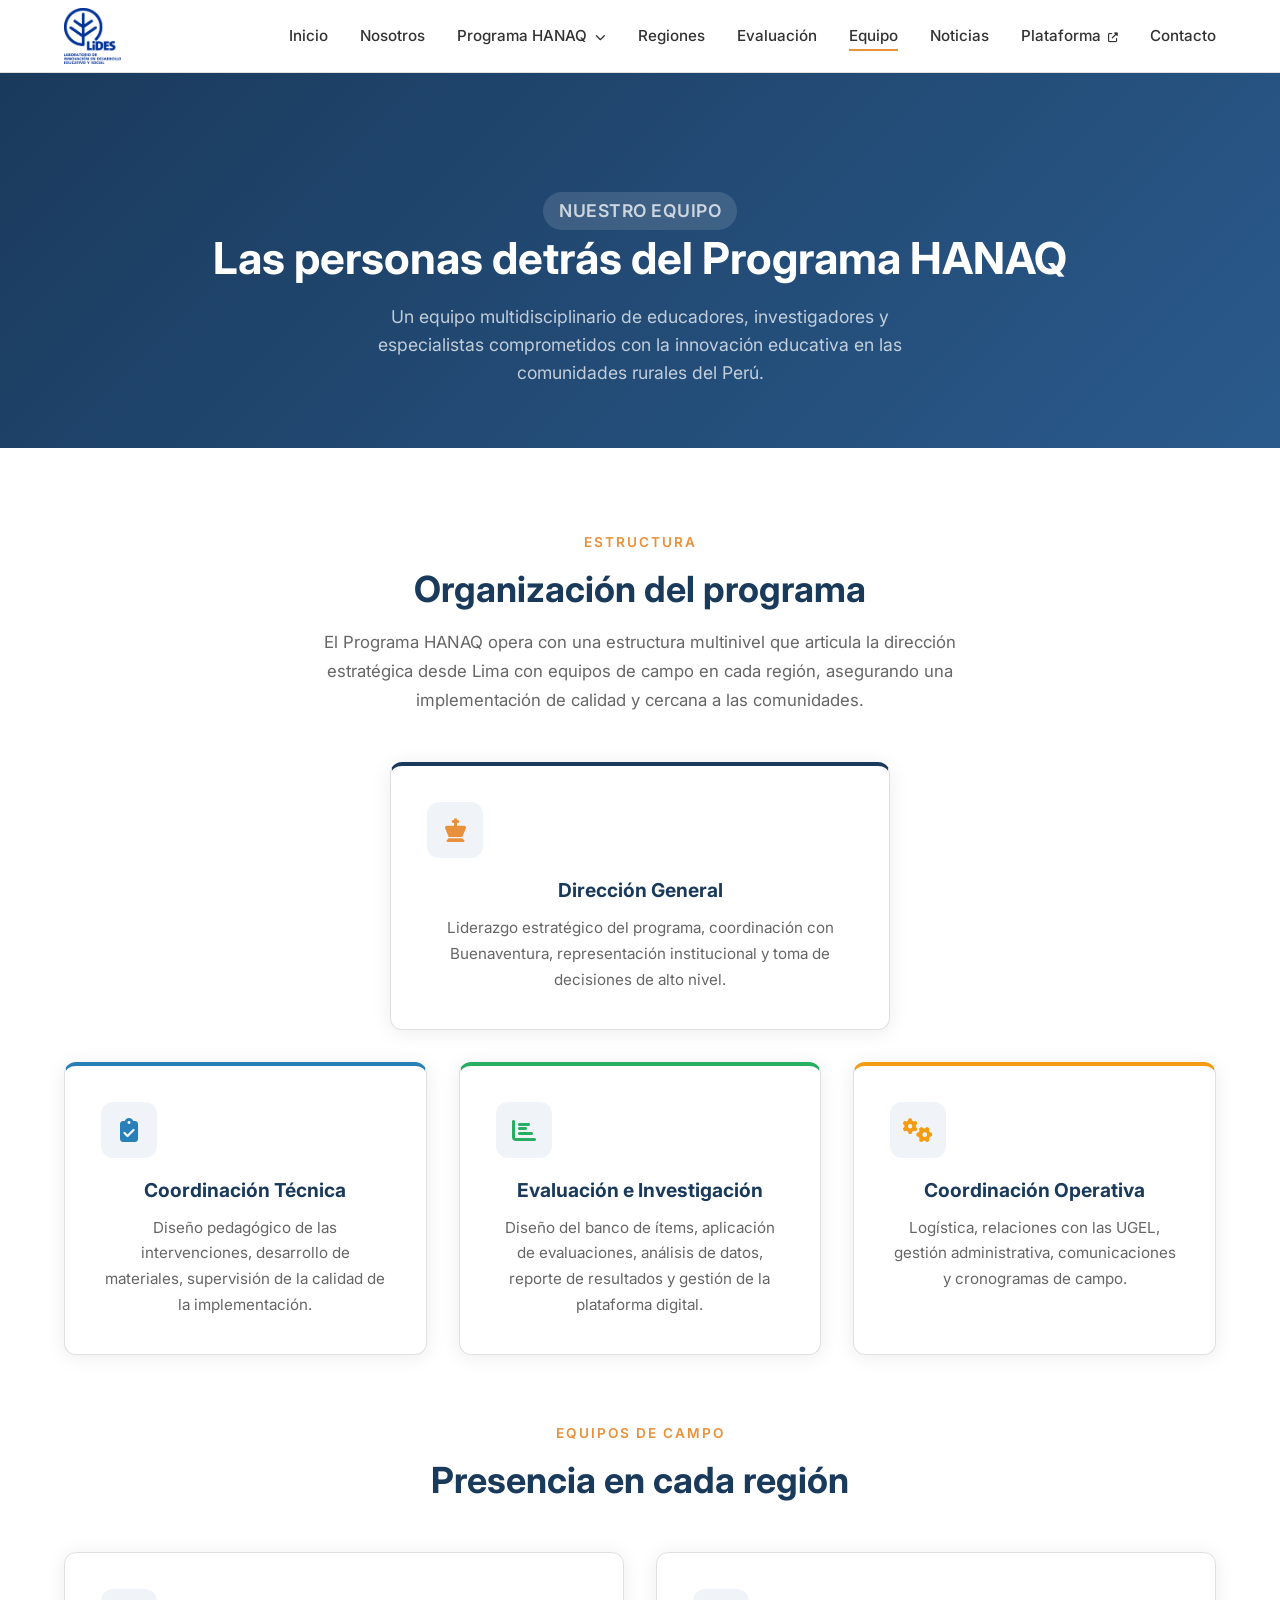
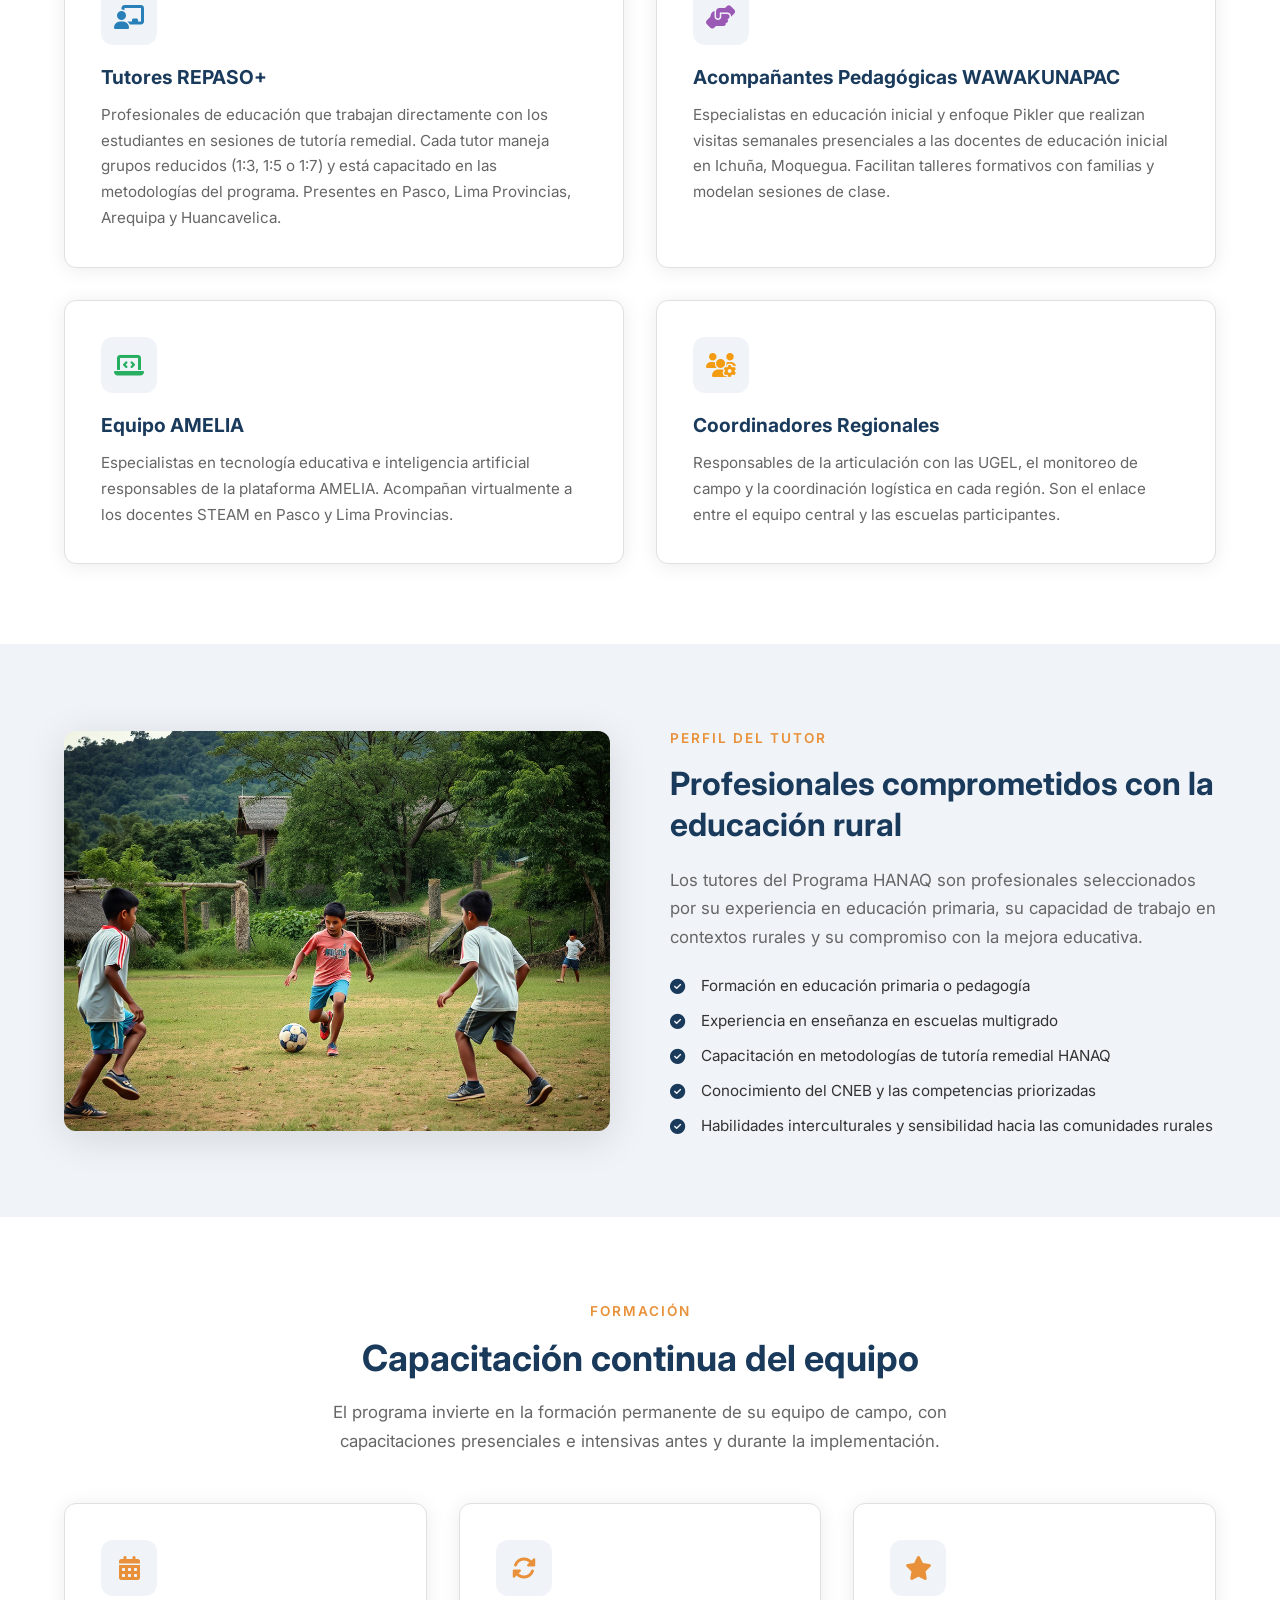
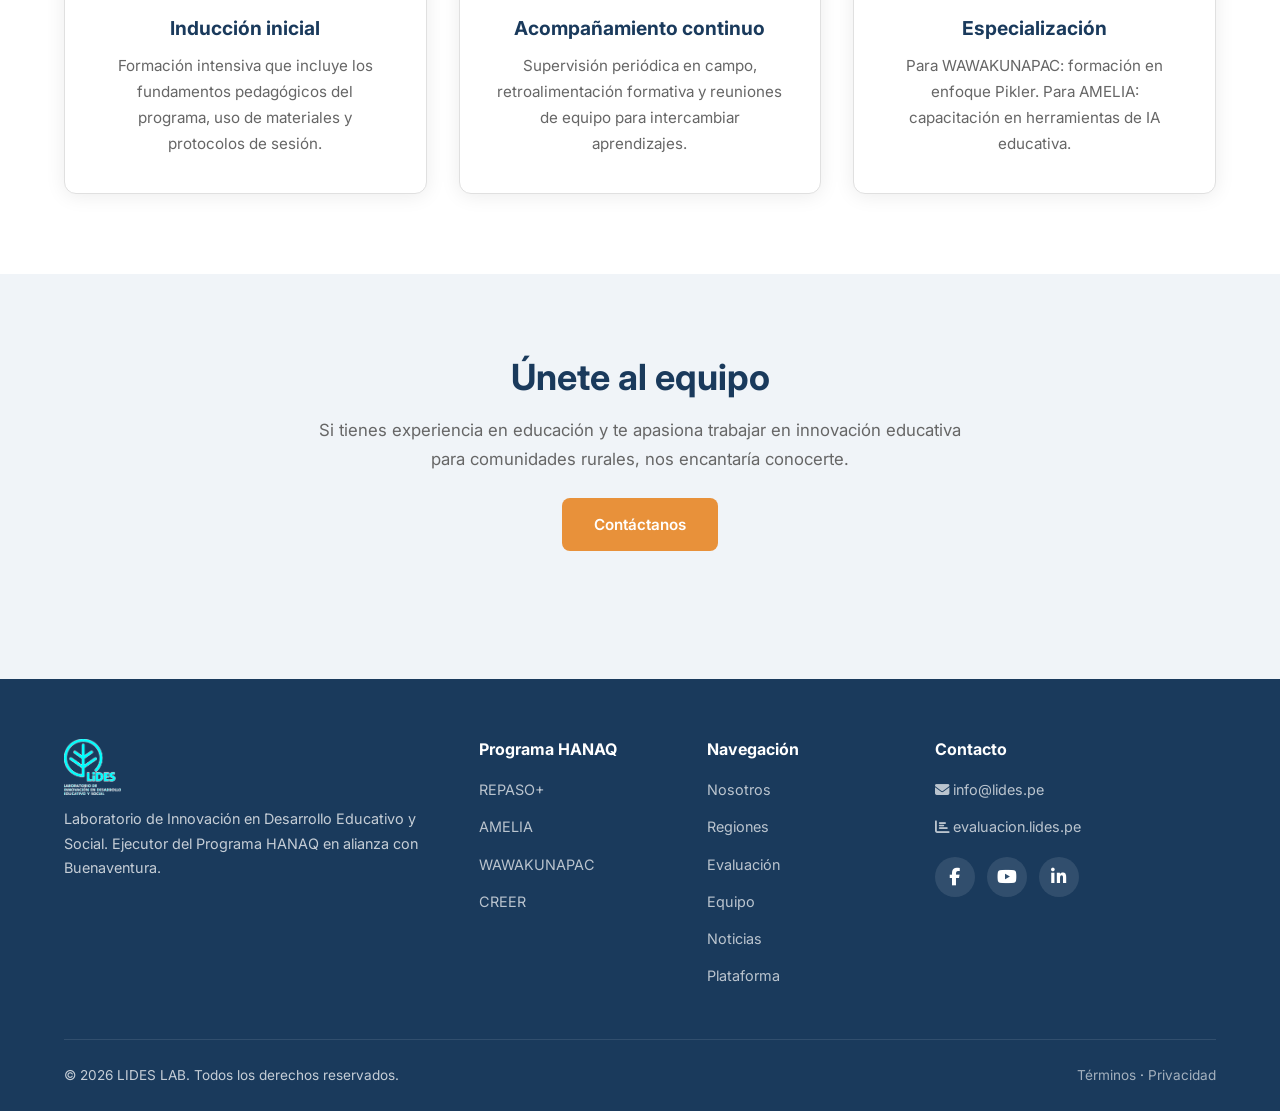
==== commit b6eefc21: "Remove forms, add email CTA, add Plataforma tab, style placeholder news cards" ====
--- a/equipo.html
+++ b/equipo.html
@@ -37,6 +37,7 @@
         <li><a href="evaluacion.html">Evaluación</a></li>
         <li><a href="equipo.html" class="active">Equipo</a></li>
         <li><a href="noticias.html">Noticias</a></li>
+        <li><a href="https://evaluacion.lides.pe" target="_blank" rel="noopener">Plataforma <i class="fas fa-external-link-alt" style="font-size:0.65em; margin-left:3px;"></i></a></li>
         <li><a href="index.html#contacto">Contacto</a></li>
       </ul>
       <button class="nav__toggle" id="navToggle" aria-label="Toggle menu">
@@ -286,6 +287,7 @@
             <li><a href="evaluacion.html">Evaluación</a></li>
             <li><a href="equipo.html">Equipo</a></li>
             <li><a href="noticias.html">Noticias</a></li>
+            <li><a href="https://evaluacion.lides.pe" target="_blank" rel="noopener">Plataforma</a></li>
           </ul>
         </div>
         <div>
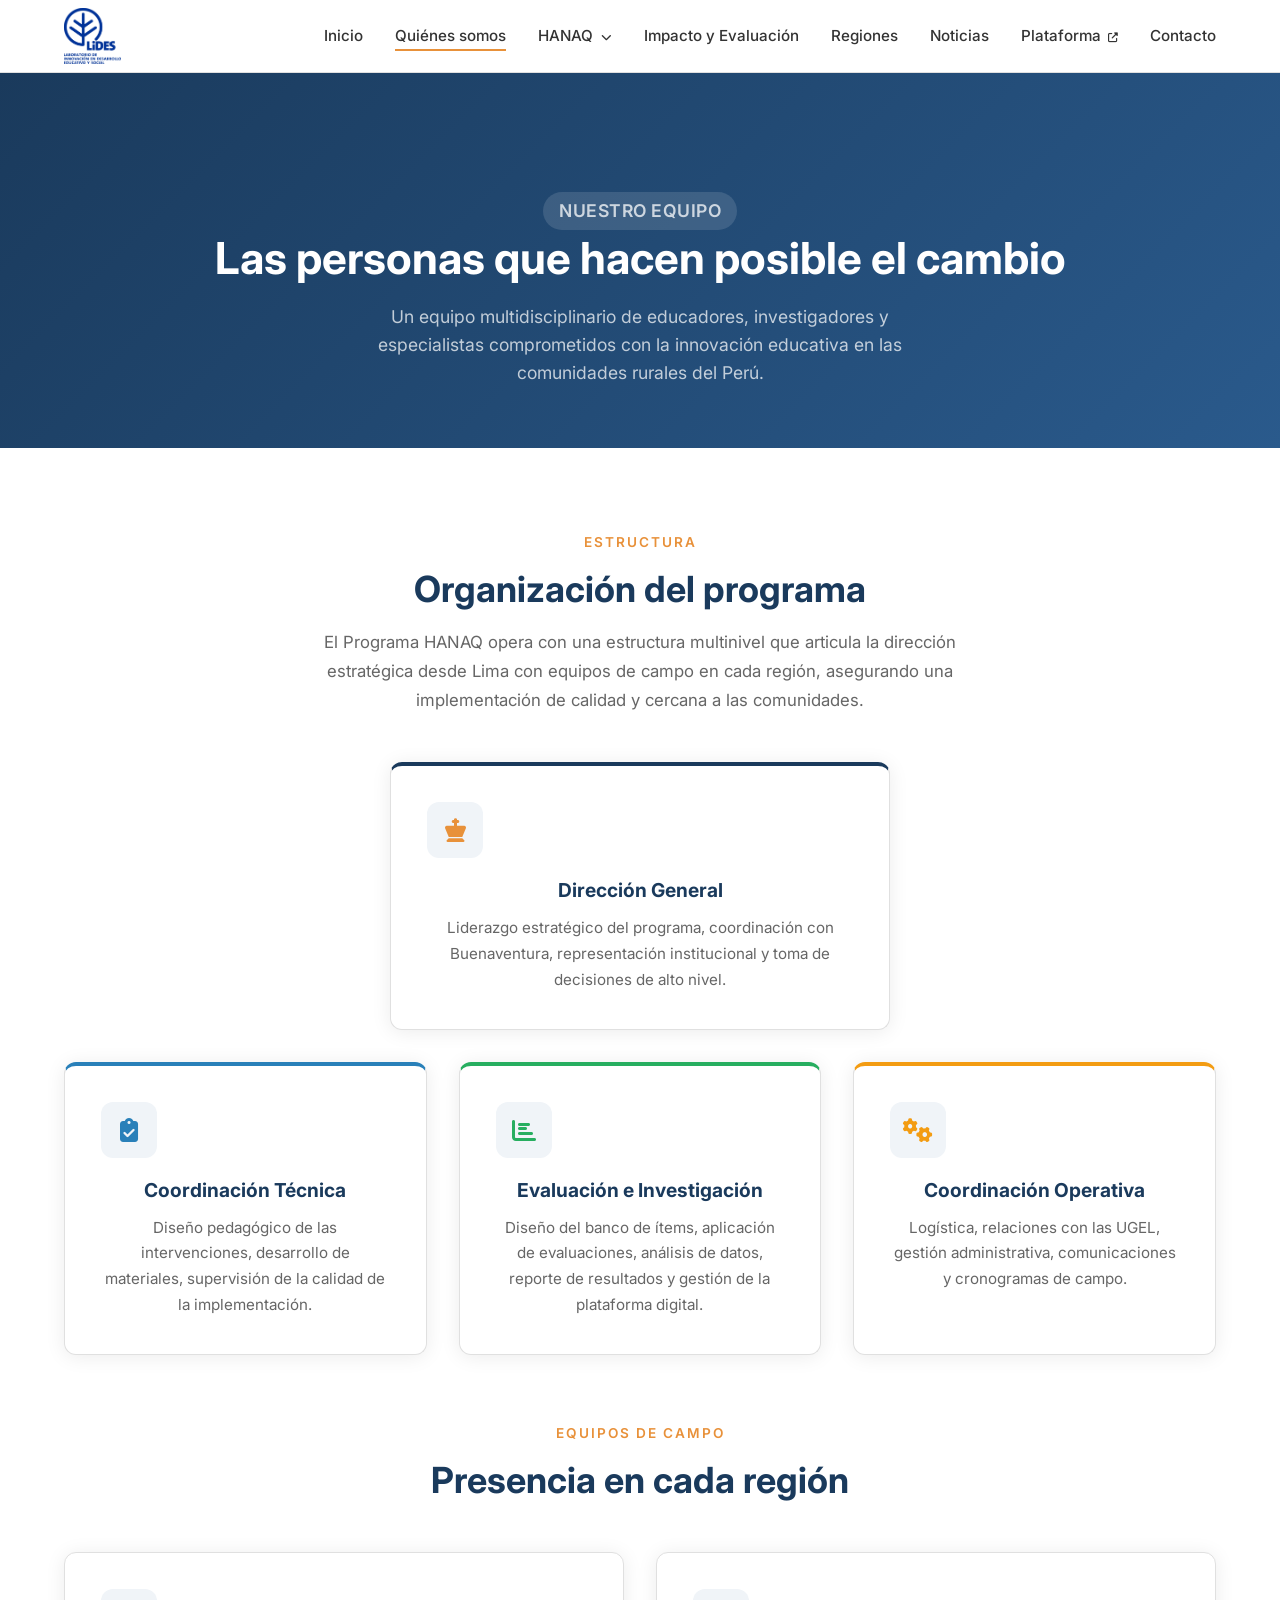
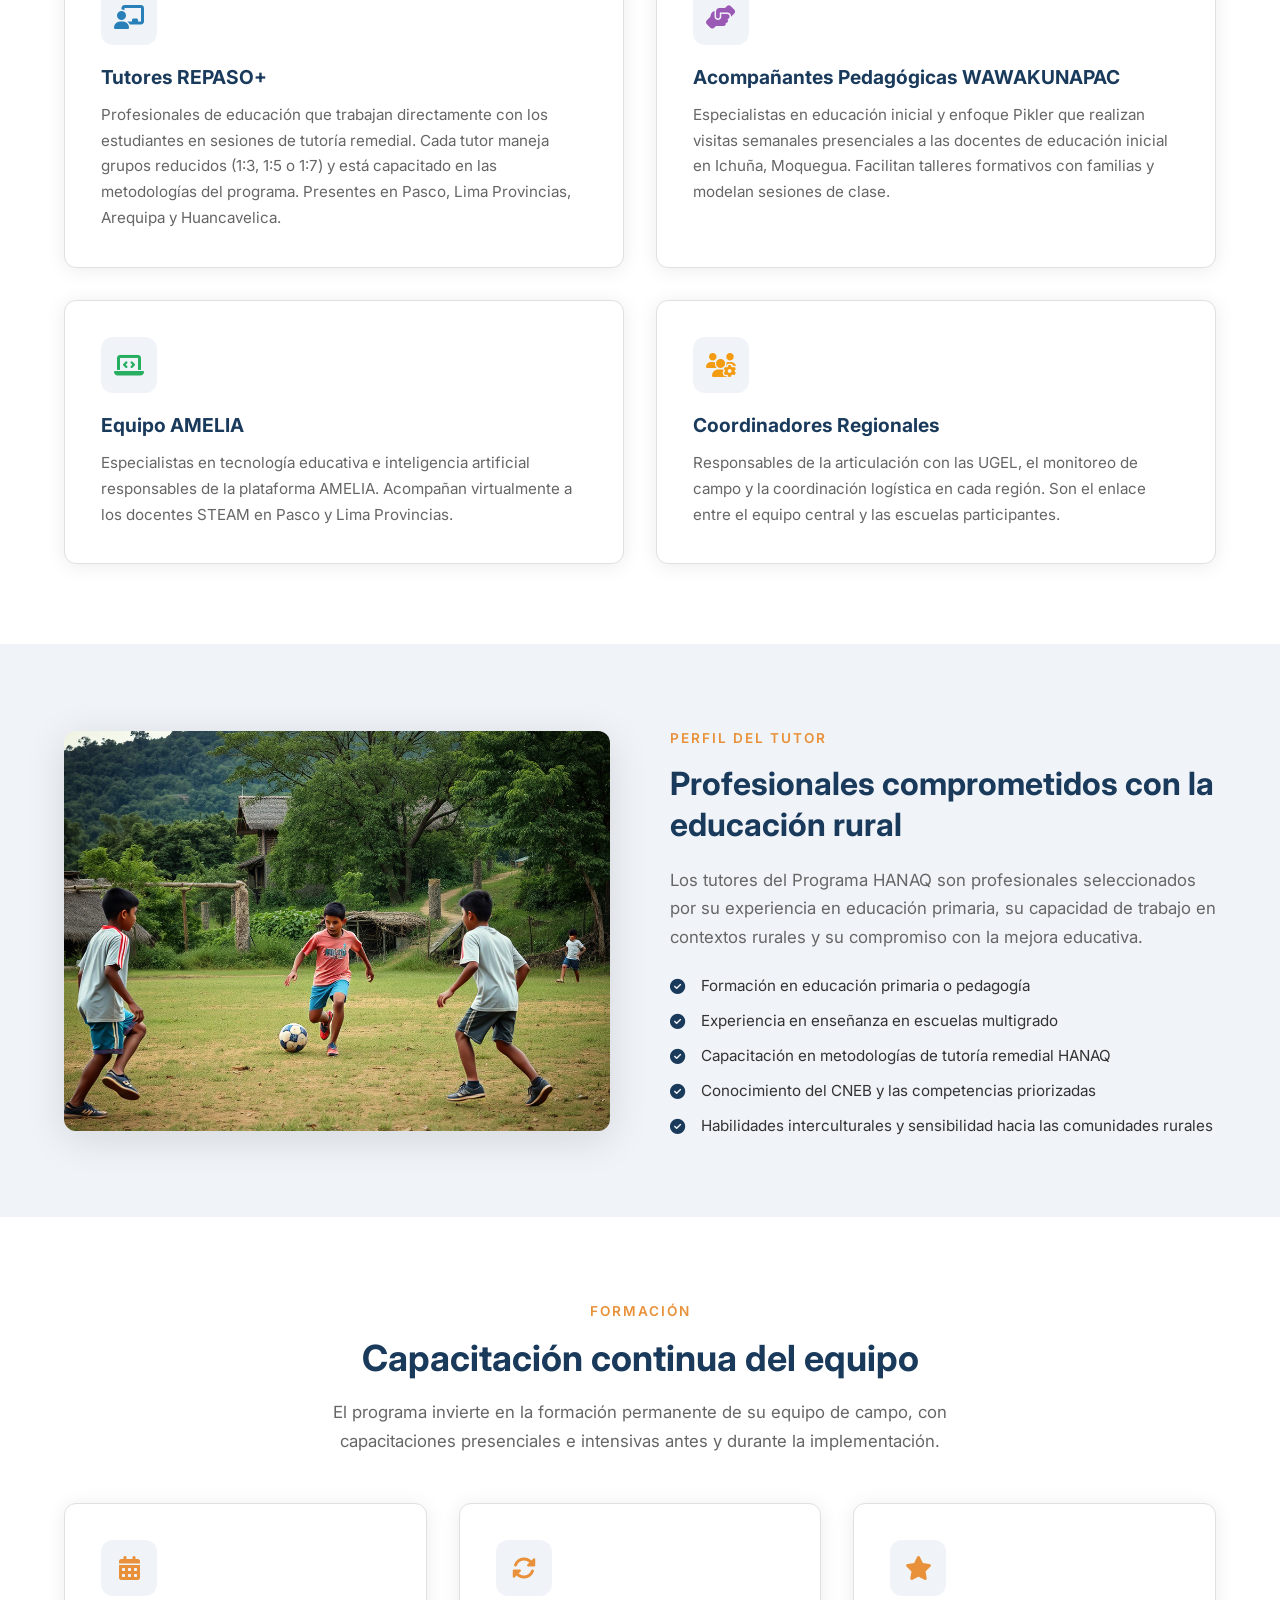
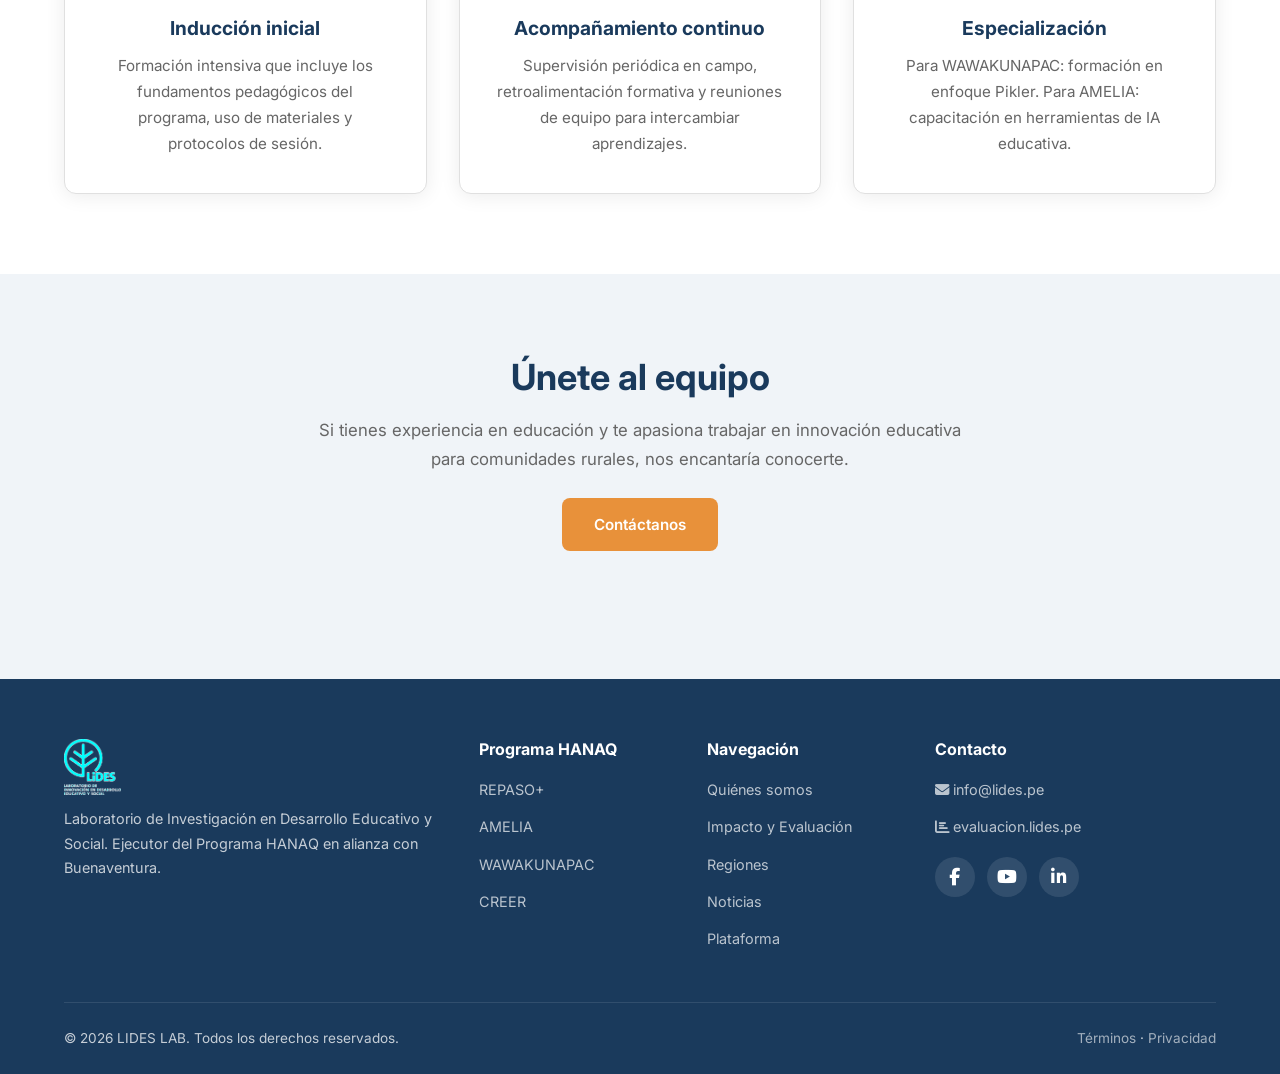
==== commit efc20727: "Reestructuración web: identidad LIDES, navegación, tono y lenguaje simplificado - Corregido nombre o" ====
--- a/equipo.html
+++ b/equipo.html
@@ -3,13 +3,15 @@
 <head>
   <meta charset="UTF-8">
   <meta name="viewport" content="width=device-width, initial-scale=1.0">
-  <title>Equipo - Programa HANAQ - LIDES</title>
-  <meta name="description" content="Conoce al equipo del Programa HANAQ: coordinadores, tutores, acompañantes pedagógicas y especialistas que trabajan en 5 regiones del Perú.">
+  <meta http-equiv="X-Content-Type-Options" content="nosniff">
+  <meta name="referrer" content="strict-origin-when-cross-origin">
+  <title>Equipo - LIDES</title>
+  <meta name="description" content="Conoce al equipo de LIDES: coordinadores, tutores, acompañantes pedagógicas y especialistas que trabajan en 5 regiones del Perú.">
   
   <link rel="preconnect" href="https://fonts.googleapis.com">
   <link rel="preconnect" href="https://fonts.gstatic.com" crossorigin>
   <link href="https://fonts.googleapis.com/css2?family=Inter:wght@400;500;600;700;800&display=swap" rel="stylesheet">
-  <link rel="stylesheet" href="https://cdnjs.cloudflare.com/ajax/libs/font-awesome/6.5.1/css/all.min.css">
+  <link rel="stylesheet" href="https://cdnjs.cloudflare.com/ajax/libs/font-awesome/6.5.1/css/all.min.css" integrity="sha384-t1nt8BQoYMLFN5p42tRAtuAAFQaCQODekUVeKKZrEnEyp4H2R0RHFz0KWpmj7i8g" crossorigin="anonymous">
   <link rel="stylesheet" href="css/style.css">
   <link rel="icon" href="img/logo_edited.png" type="image/png">
 </head>
@@ -23,9 +25,9 @@
       </a>
       <ul class="nav__links" id="navLinks">
         <li><a href="index.html">Inicio</a></li>
-        <li><a href="sobre.html">Nosotros</a></li>
+        <li><a href="sobre.html" class="active">Quiénes somos</a></li>
         <li class="nav__dropdown">
-          <a href="programa.html">Programa HANAQ <i class="fas fa-chevron-down" style="font-size: 0.7em; margin-left: 4px;"></i></a>
+          <a href="programa.html">HANAQ <i class="fas fa-chevron-down" style="font-size: 0.7em; margin-left: 4px;"></i></a>
           <ul class="nav__dropdown-menu">
             <li><a href="programa.html#repaso">REPASO+</a></li>
             <li><a href="programa.html#amelia">AMELIA</a></li>
@@ -33,11 +35,10 @@
             <li><a href="programa.html#creer">CREER</a></li>
           </ul>
         </li>
+        <li><a href="evaluacion.html">Impacto y Evaluación</a></li>
         <li><a href="regiones.html">Regiones</a></li>
-        <li><a href="evaluacion.html">Evaluación</a></li>
-        <li><a href="equipo.html" class="active">Equipo</a></li>
         <li><a href="noticias.html">Noticias</a></li>
-        <li><a href="https://evaluacion.lides.pe" target="_blank" rel="noopener">Plataforma <i class="fas fa-external-link-alt" style="font-size:0.65em; margin-left:3px;"></i></a></li>
+        <li><a href="https://evaluacion.lides.pe" target="_blank" rel="noopener noreferrer">Plataforma <i class="fas fa-external-link-alt" style="font-size:0.65em; margin-left:3px;"></i></a></li>
         <li><a href="index.html#contacto">Contacto</a></li>
       </ul>
       <button class="nav__toggle" id="navToggle" aria-label="Toggle menu">
@@ -50,7 +51,7 @@
   <section class="page-header">
     <div class="container">
       <p class="page-header__label">Nuestro equipo</p>
-      <h1>Las personas detrás del Programa HANAQ</h1>
+      <h1>Las personas que hacen posible el cambio</h1>
       <p class="page-header__description">
         Un equipo multidisciplinario de educadores, investigadores y especialistas comprometidos 
         con la innovación educativa en las comunidades rurales del Perú.
@@ -268,7 +269,7 @@
           <a href="index.html" class="nav__logo" style="color: white;">
             <img src="img/logo_edited.png" alt="LIDES" style="filter: brightness(10);">
           </a>
-          <p>Laboratorio de Innovación en Desarrollo Educativo y Social. Ejecutor del Programa HANAQ en alianza con Buenaventura.</p>
+          <p>Laboratorio de Investigación en Desarrollo Educativo y Social. Ejecutor del Programa HANAQ en alianza con Buenaventura.</p>
         </div>
         <div>
           <h4>Programa HANAQ</h4>
@@ -282,12 +283,11 @@
         <div>
           <h4>Navegación</h4>
           <ul class="footer__links">
-            <li><a href="sobre.html">Nosotros</a></li>
+            <li><a href="sobre.html">Quiénes somos</a></li>
+            <li><a href="evaluacion.html">Impacto y Evaluación</a></li>
             <li><a href="regiones.html">Regiones</a></li>
-            <li><a href="evaluacion.html">Evaluación</a></li>
-            <li><a href="equipo.html">Equipo</a></li>
             <li><a href="noticias.html">Noticias</a></li>
-            <li><a href="https://evaluacion.lides.pe" target="_blank" rel="noopener">Plataforma</a></li>
+            <li><a href="https://evaluacion.lides.pe" target="_blank" rel="noopener noreferrer">Plataforma</a></li>
           </ul>
         </div>
         <div>
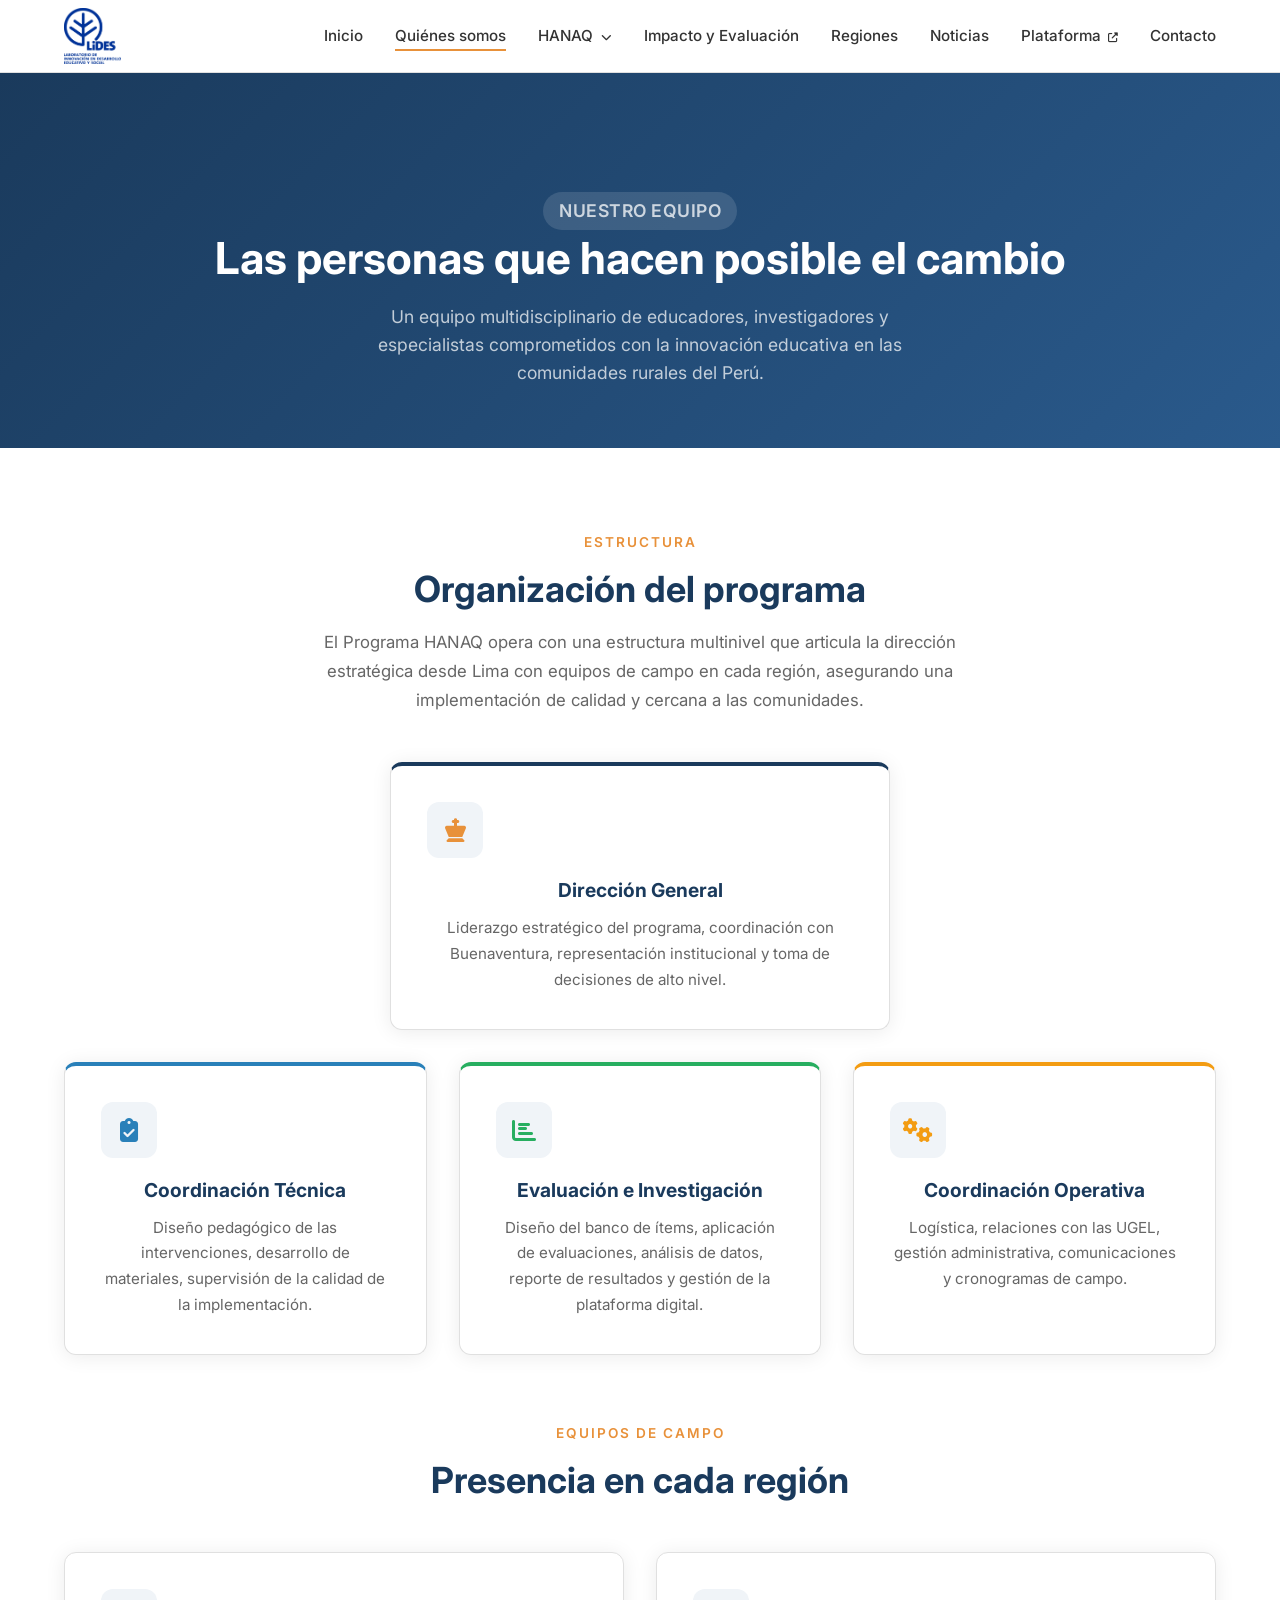
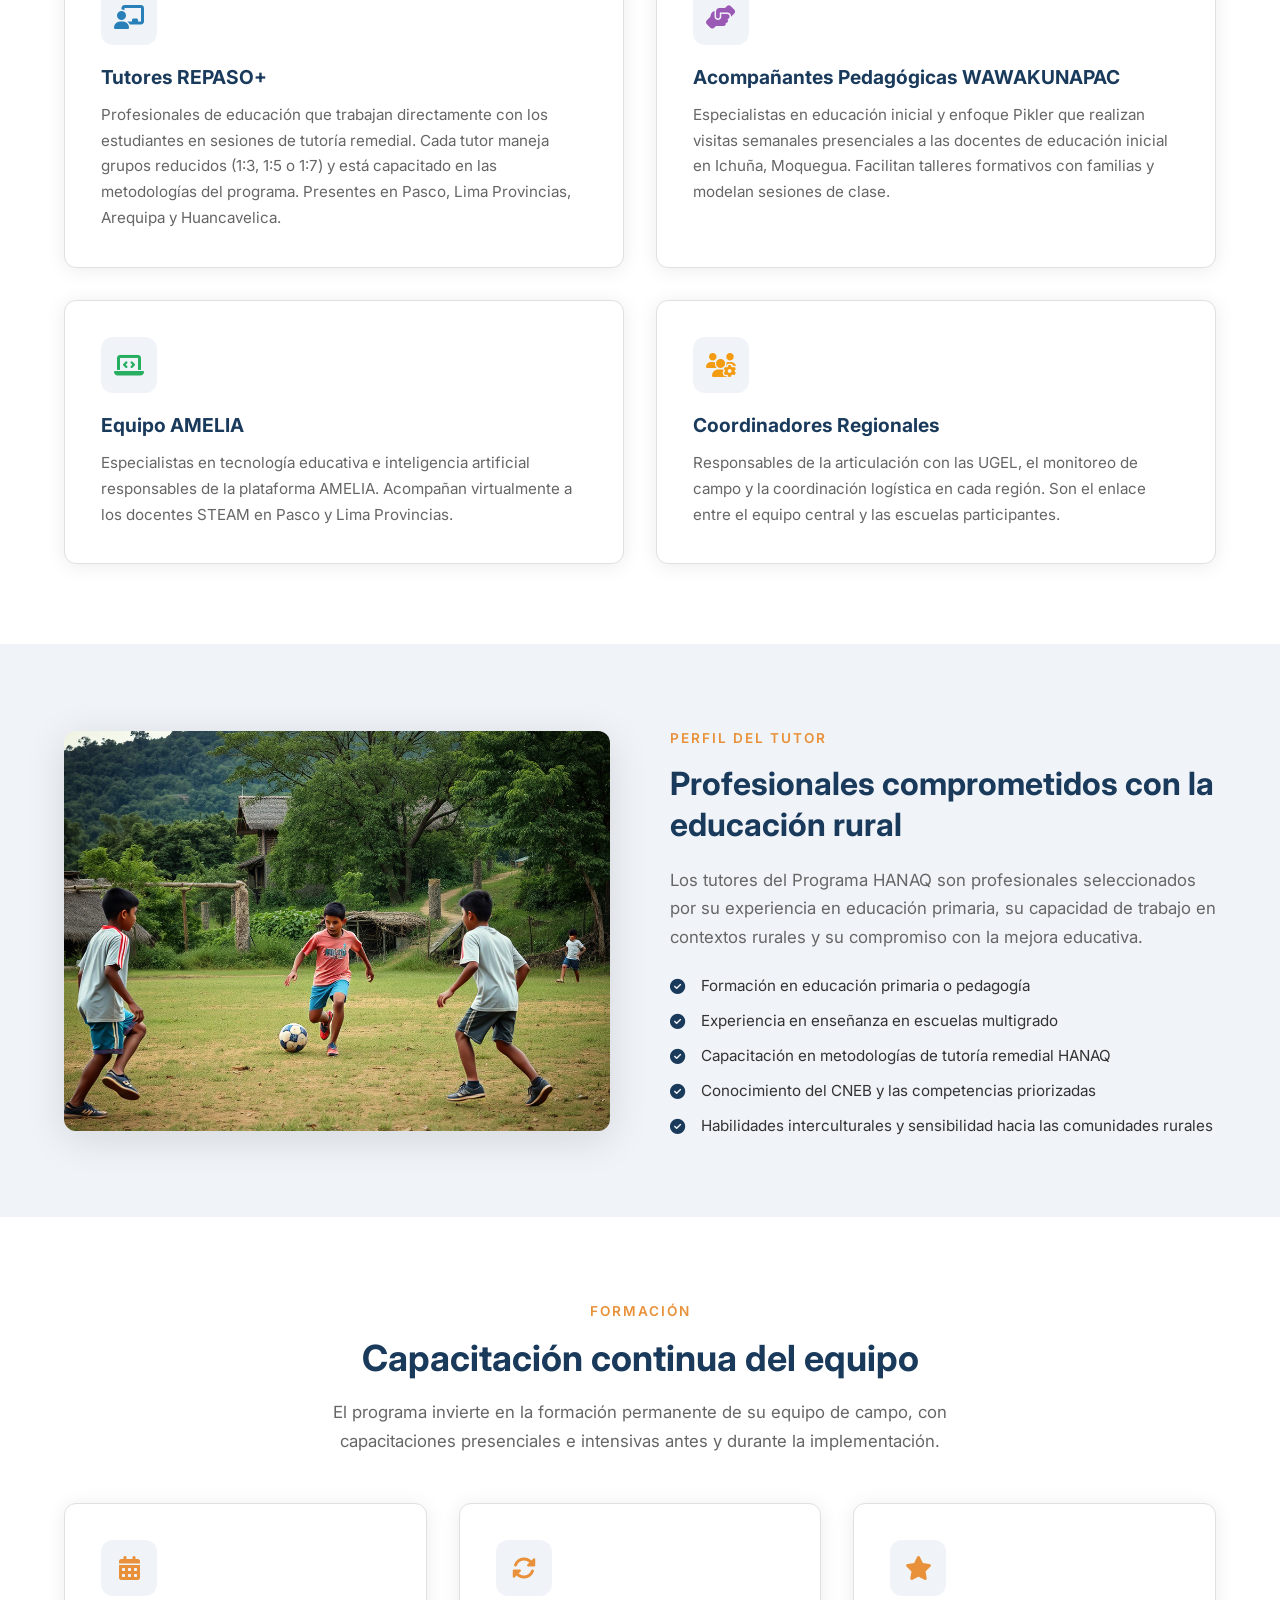
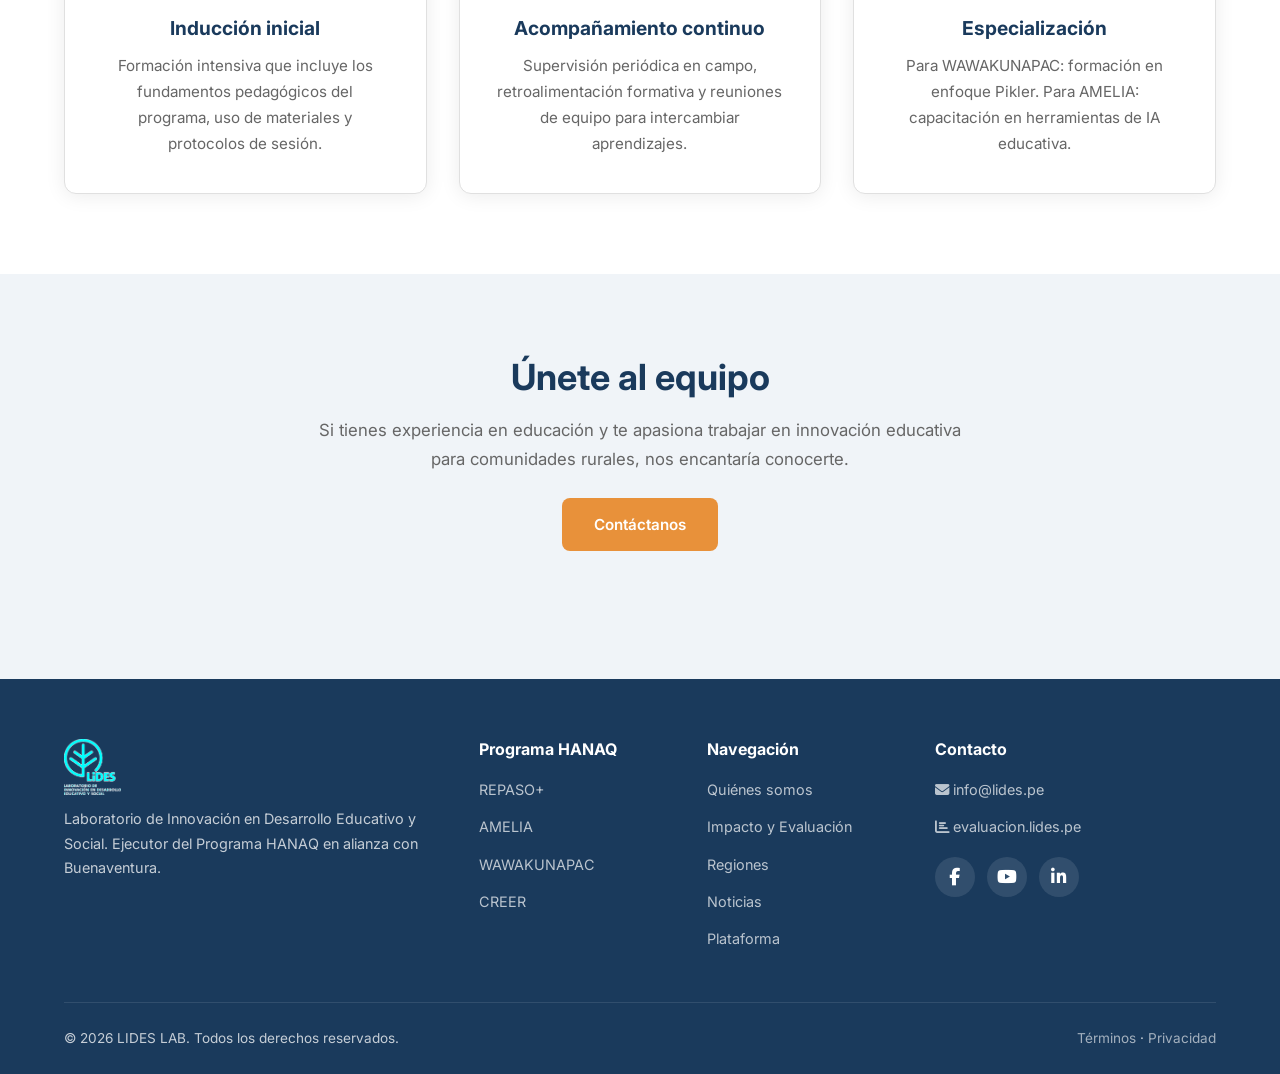
==== commit 86890ecd: "fix: cambiar nombre LIDES de Investigación a Innovación" ====
--- a/equipo.html
+++ b/equipo.html
@@ -6,7 +6,7 @@
   <meta http-equiv="X-Content-Type-Options" content="nosniff">
   <meta name="referrer" content="strict-origin-when-cross-origin">
   <title>Equipo - LIDES</title>
-  <meta name="description" content="Conoce al equipo de LIDES: coordinadores, tutores, acompañantes pedagógicas y especialistas que trabajan en 5 regiones del Perú.">
+  <meta name="description" content="Conoce al equipo de LIDES: coordinadores, tutores, acompañantes pedagógicas y especialistas que trabajan en 6 regiones del Perú.">
   
   <link rel="preconnect" href="https://fonts.googleapis.com">
   <link rel="preconnect" href="https://fonts.gstatic.com" crossorigin>
@@ -269,7 +269,7 @@
           <a href="index.html" class="nav__logo" style="color: white;">
             <img src="img/logo_edited.png" alt="LIDES" style="filter: brightness(10);">
           </a>
-          <p>Laboratorio de Investigación en Desarrollo Educativo y Social. Ejecutor del Programa HANAQ en alianza con Buenaventura.</p>
+          <p>Laboratorio de Innovación en Desarrollo Educativo y Social. Ejecutor del Programa HANAQ en alianza con Buenaventura.</p>
         </div>
         <div>
           <h4>Programa HANAQ</h4>
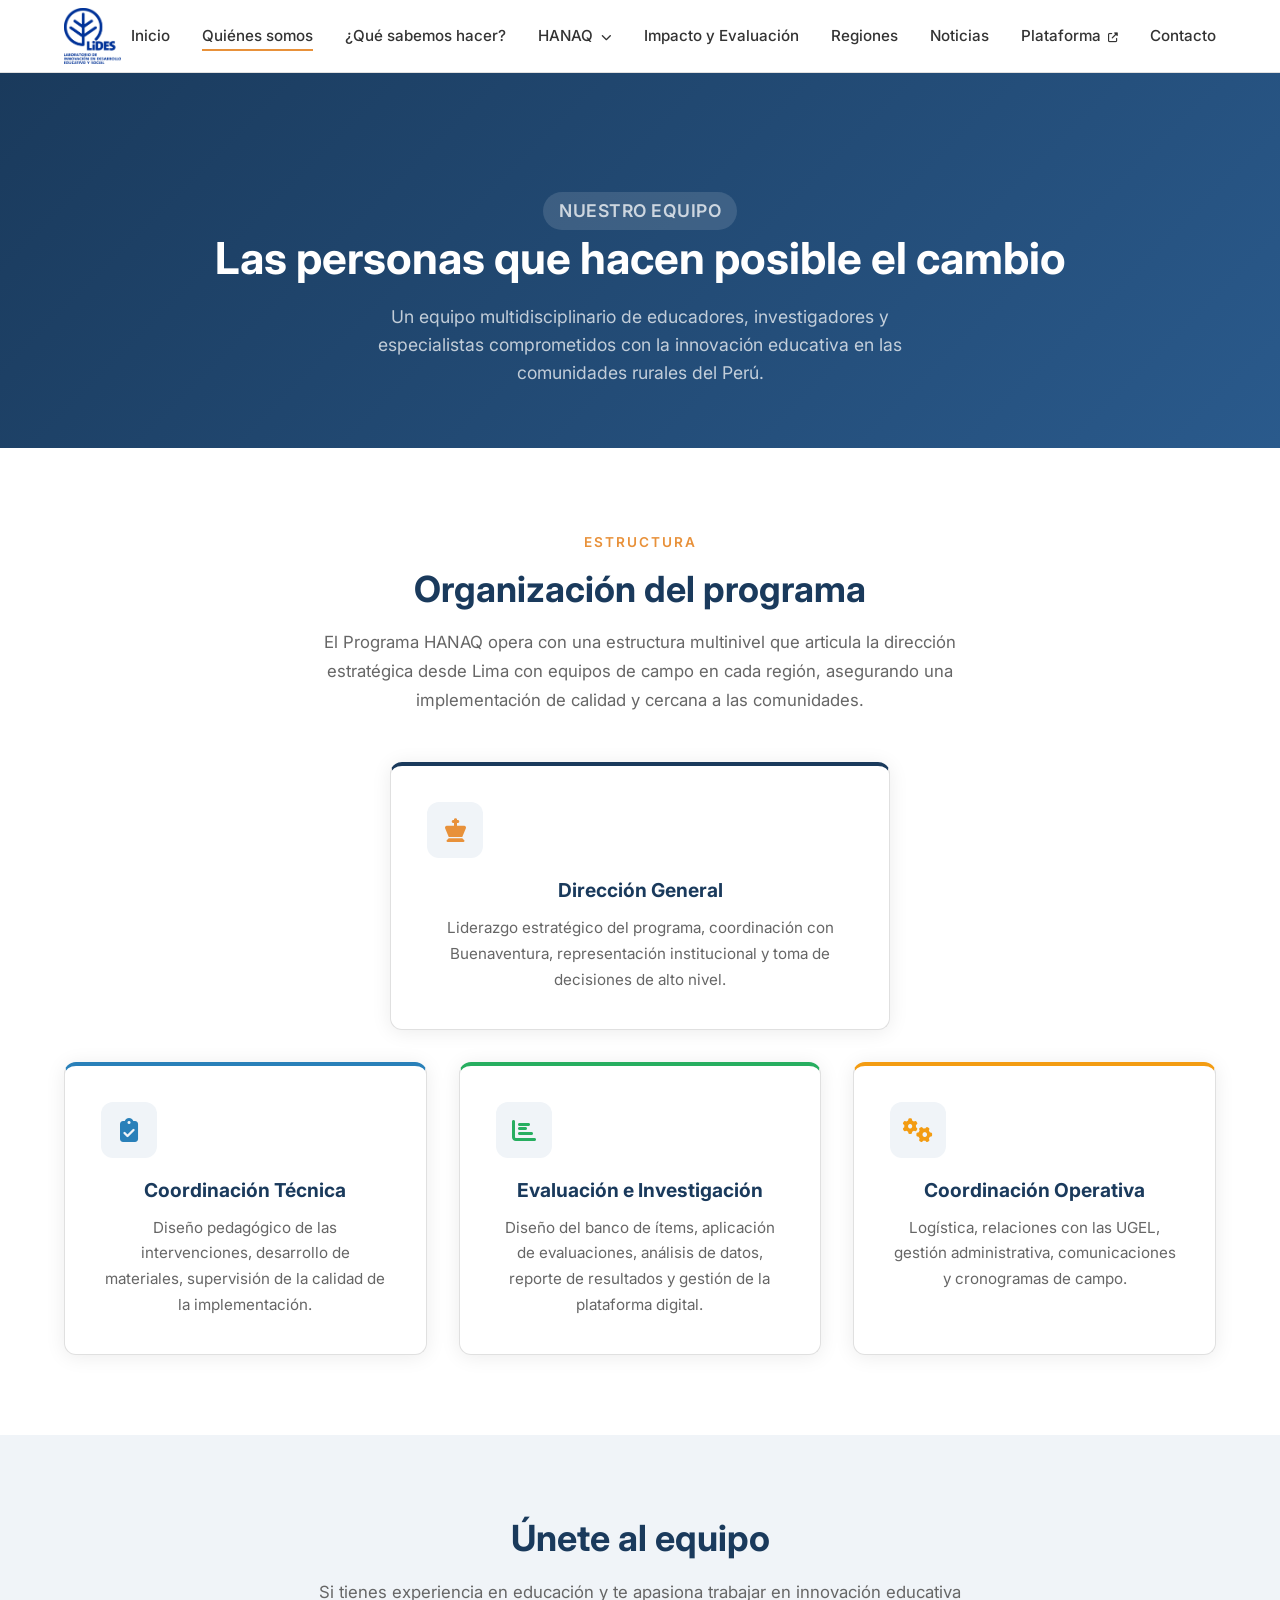
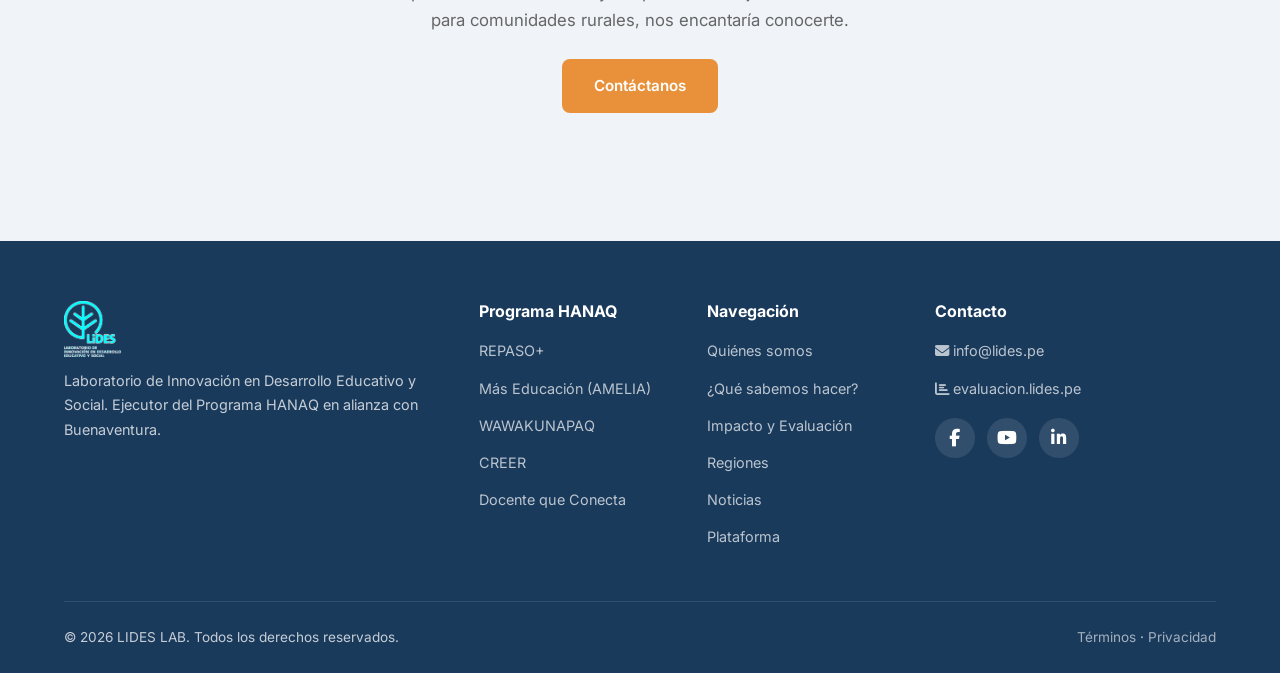
==== commit 282560b1: "feat: nueva estructura web - metodologia, servicios, aliados, 5 intervenciones HANAQ, logos y fotos " ====
--- a/equipo.html
+++ b/equipo.html
@@ -26,13 +26,15 @@
       <ul class="nav__links" id="navLinks">
         <li><a href="index.html">Inicio</a></li>
         <li><a href="sobre.html" class="active">Quiénes somos</a></li>
+        <li><a href="servicios.html">¿Qué sabemos hacer?</a></li>
         <li class="nav__dropdown">
           <a href="programa.html">HANAQ <i class="fas fa-chevron-down" style="font-size: 0.7em; margin-left: 4px;"></i></a>
           <ul class="nav__dropdown-menu">
             <li><a href="programa.html#repaso">REPASO+</a></li>
-            <li><a href="programa.html#amelia">AMELIA</a></li>
-            <li><a href="programa.html#wawakunapac">WAWAKUNAPAC</a></li>
+            <li><a href="programa.html#mas-educacion">Más Educación (AMELIA)</a></li>
+            <li><a href="programa.html#wawakunapaq">WAWAKUNAPAQ</a></li>
             <li><a href="programa.html#creer">CREER</a></li>
+            <li><a href="programa.html#docente-conecta">Docente que Conecta</a></li>
           </ul>
         </li>
         <li><a href="evaluacion.html">Impacto y Evaluación</a></li>
@@ -113,134 +115,7 @@
           </div>
         </div>
 
-        <!-- Level 3: Field Teams -->
-        <div class="section-header fade-in" style="margin-top: 64px;">
-          <span class="section-header__label">Equipos de campo</span>
-          <h2 class="section-header__title">Presencia en cada región</h2>
-        </div>
-
-        <div class="cards-grid fade-in" style="--cols: 2; margin-top: 32px;">
-          <div class="card">
-            <div class="card__icon" style="color: #2980b9;"><i class="fas fa-chalkboard-teacher"></i></div>
-            <h3 class="card__title">Tutores REPASO+</h3>
-            <p class="card__text">
-              Profesionales de educación que trabajan directamente con los estudiantes en sesiones 
-              de tutoría remedial. Cada tutor maneja grupos reducidos (1:3, 1:5 o 1:7) y está 
-              capacitado en las metodologías del programa. Presentes en Pasco, Lima Provincias, 
-              Arequipa y Huancavelica.
-            </p>
-          </div>
-          <div class="card">
-            <div class="card__icon" style="color: #9b59b6;"><i class="fas fa-hands-helping"></i></div>
-            <h3 class="card__title">Acompañantes Pedagógicas WAWAKUNAPAC</h3>
-            <p class="card__text">
-              Especialistas en educación inicial y enfoque Pikler que realizan visitas semanales 
-              presenciales a las docentes de educación inicial en Ichuña, Moquegua. Facilitan 
-              talleres formativos con familias y modelan sesiones de clase.
-            </p>
-          </div>
-          <div class="card">
-            <div class="card__icon" style="color: #27ae60;"><i class="fas fa-laptop-code"></i></div>
-            <h3 class="card__title">Equipo AMELIA</h3>
-            <p class="card__text">
-              Especialistas en tecnología educativa e inteligencia artificial responsables de 
-              la plataforma AMELIA. Acompañan virtualmente a los docentes STEAM en Pasco y 
-              Lima Provincias.
-            </p>
-          </div>
-          <div class="card">
-            <div class="card__icon" style="color: #f39c12;"><i class="fas fa-users-cog"></i></div>
-            <h3 class="card__title">Coordinadores Regionales</h3>
-            <p class="card__text">
-              Responsables de la articulación con las UGEL, el monitoreo de campo y la 
-              coordinación logística en cada región. Son el enlace entre el equipo central 
-              y las escuelas participantes.
-            </p>
-          </div>
-        </div>
-      </div>
-    </div>
-  </section>
-
-  <!-- ===== PERFIL DEL TUTOR ===== -->
-  <section class="section section--alt">
-    <div class="container">
-      <div class="split fade-in">
-        <div class="split__image">
-          <img src="img/latino%20adolescents%20playing%20footbal%20in%20rural%20area.jpg" alt="Interacción educativa en zona rural">
-        </div>
-        <div class="split__content">
-          <span class="section-header__label">Perfil del tutor</span>
-          <h2>Profesionales comprometidos con la educación rural</h2>
-          <p>
-            Los tutores del Programa HANAQ son profesionales seleccionados por su experiencia 
-            en educación primaria, su capacidad de trabajo en contextos rurales y su compromiso 
-            con la mejora educativa.
-          </p>
-          <div class="features-list" style="margin-top: 24px;">
-            <div class="feature-item">
-              <i class="fas fa-check-circle" style="color: var(--primary); margin-right: 12px;"></i>
-              <span>Formación en educación primaria o pedagogía</span>
-            </div>
-            <div class="feature-item">
-              <i class="fas fa-check-circle" style="color: var(--primary); margin-right: 12px;"></i>
-              <span>Experiencia en enseñanza en escuelas multigrado</span>
-            </div>
-            <div class="feature-item">
-              <i class="fas fa-check-circle" style="color: var(--primary); margin-right: 12px;"></i>
-              <span>Capacitación en metodologías de tutoría remedial HANAQ</span>
-            </div>
-            <div class="feature-item">
-              <i class="fas fa-check-circle" style="color: var(--primary); margin-right: 12px;"></i>
-              <span>Conocimiento del CNEB y las competencias priorizadas</span>
-            </div>
-            <div class="feature-item">
-              <i class="fas fa-check-circle" style="color: var(--primary); margin-right: 12px;"></i>
-              <span>Habilidades interculturales y sensibilidad hacia las comunidades rurales</span>
-            </div>
-          </div>
-        </div>
-      </div>
-    </div>
-  </section>
-
-  <!-- ===== CAPACITACIÓN ===== -->
-  <section class="section">
-    <div class="container">
-      <div class="section-header fade-in">
-        <span class="section-header__label">Formación</span>
-        <h2 class="section-header__title">Capacitación continua del equipo</h2>
-        <p class="section-header__text">
-          El programa invierte en la formación permanente de su equipo de campo, con 
-          capacitaciones presenciales e intensivas antes y durante la implementación.
-        </p>
-      </div>
-
-      <div class="cards-grid fade-in" style="--cols: 3; margin-top: 40px;">
-        <div class="card" style="text-align: center;">
-          <div class="card__icon"><i class="fas fa-calendar-alt"></i></div>
-          <h3 class="card__title">Inducción inicial</h3>
-          <p class="card__text">
-            Formación intensiva que incluye los fundamentos pedagógicos del programa, 
-            uso de materiales y protocolos de sesión.
-          </p>
-        </div>
-        <div class="card" style="text-align: center;">
-          <div class="card__icon"><i class="fas fa-sync-alt"></i></div>
-          <h3 class="card__title">Acompañamiento continuo</h3>
-          <p class="card__text">
-            Supervisión periódica en campo, retroalimentación formativa y reuniones 
-            de equipo para intercambiar aprendizajes.
-          </p>
-        </div>
-        <div class="card" style="text-align: center;">
-          <div class="card__icon"><i class="fas fa-star"></i></div>
-          <h3 class="card__title">Especialización</h3>
-          <p class="card__text">
-            Para WAWAKUNAPAC: formación en enfoque Pikler. Para AMELIA: capacitación 
-            en herramientas de IA educativa.
-          </p>
-        </div>
+        <!-- Level 3: Field Teams removed per brief -->
       </div>
     </div>
   </section>
@@ -275,15 +150,17 @@
           <h4>Programa HANAQ</h4>
           <ul class="footer__links">
             <li><a href="programa.html#repaso">REPASO+</a></li>
-            <li><a href="programa.html#amelia">AMELIA</a></li>
-            <li><a href="programa.html#wawakunapac">WAWAKUNAPAC</a></li>
+            <li><a href="programa.html#mas-educacion">Más Educación (AMELIA)</a></li>
+            <li><a href="programa.html#wawakunapaq">WAWAKUNAPAQ</a></li>
             <li><a href="programa.html#creer">CREER</a></li>
+            <li><a href="programa.html#docente-conecta">Docente que Conecta</a></li>
           </ul>
         </div>
         <div>
           <h4>Navegación</h4>
           <ul class="footer__links">
             <li><a href="sobre.html">Quiénes somos</a></li>
+            <li><a href="servicios.html">¿Qué sabemos hacer?</a></li>
             <li><a href="evaluacion.html">Impacto y Evaluación</a></li>
             <li><a href="regiones.html">Regiones</a></li>
             <li><a href="noticias.html">Noticias</a></li>
--- a/css/style.css
+++ b/css/style.css
@@ -1261,3 +1261,377 @@
     grid-template-columns: repeat(2, 1fr);
   }
 }
+
+/* ===== NUEVOS COMPONENTES 2026 ===== */
+
+/* --- Methodology Flow Infographic --- */
+.methodology-flow {
+  display: grid;
+  grid-template-columns: repeat(5, 1fr);
+  gap: 0;
+  position: relative;
+  margin: 48px 0 16px;
+}
+
+.methodology-flow::before {
+  content: '';
+  position: absolute;
+  top: 32px;
+  left: calc(10% + 12px);
+  right: calc(10% + 12px);
+  height: 3px;
+  background: linear-gradient(90deg, var(--primary) 0%, var(--accent) 100%);
+  z-index: 0;
+}
+
+.methodology-step {
+  display: flex;
+  flex-direction: column;
+  align-items: center;
+  text-align: center;
+  padding: 0 8px;
+  position: relative;
+  z-index: 1;
+}
+
+.methodology-step__bubble {
+  width: 64px;
+  height: 64px;
+  border-radius: 50%;
+  background: var(--primary);
+  color: var(--white);
+  display: flex;
+  align-items: center;
+  justify-content: center;
+  font-size: 1.4rem;
+  margin-bottom: 16px;
+  box-shadow: 0 4px 20px rgba(26, 58, 92, 0.3);
+  transition: background var(--transition), transform var(--transition);
+  border: 4px solid var(--white);
+}
+
+.methodology-step:hover .methodology-step__bubble {
+  background: var(--accent);
+  transform: scale(1.1);
+}
+
+.methodology-step__label {
+  font-size: 0.88rem;
+  font-weight: 700;
+  color: var(--primary);
+  line-height: 1.3;
+  margin-bottom: 4px;
+}
+
+.methodology-step__desc {
+  font-size: 0.78rem;
+  color: var(--text-light);
+  line-height: 1.4;
+}
+
+/* --- Ally Logos Grid --- */
+.allies-grid {
+  display: flex;
+  flex-wrap: wrap;
+  gap: 40px;
+  align-items: center;
+  justify-content: center;
+  margin-top: 40px;
+}
+
+.ally-logo {
+  display: flex;
+  flex-direction: column;
+  align-items: center;
+  gap: 8px;
+}
+
+.ally-logo__img {
+  height: 72px;
+  width: auto;
+  max-width: 200px;
+  object-fit: contain;
+  filter: grayscale(20%);
+  transition: filter var(--transition), transform var(--transition);
+}
+
+.ally-logo__img:hover {
+  filter: grayscale(0%);
+  transform: scale(1.05);
+}
+
+.ally-logo__placeholder {
+  height: 64px;
+  min-width: 160px;
+  border: 2px dashed var(--border);
+  border-radius: 8px;
+  display: flex;
+  align-items: center;
+  justify-content: center;
+  font-size: 0.85rem;
+  font-weight: 700;
+  color: var(--text-light);
+  background: var(--bg-section);
+  padding: 0 16px;
+}
+
+.ally-logo__name {
+  font-size: 0.78rem;
+  color: var(--text-light);
+  font-weight: 500;
+  text-align: center;
+}
+
+/* --- Consultant Photo Cards --- */
+.consultants-grid {
+  display: grid;
+  grid-template-columns: repeat(auto-fill, minmax(180px, 1fr));
+  gap: 24px;
+  margin-top: 40px;
+}
+
+.consultant-card {
+  background: var(--white);
+  border-radius: var(--radius);
+  padding: 28px 16px 20px;
+  text-align: center;
+  box-shadow: var(--shadow);
+  border: 1px solid var(--border);
+  transition: transform var(--transition), box-shadow var(--transition);
+}
+
+.consultant-card:hover {
+  transform: translateY(-3px);
+  box-shadow: var(--shadow-lg);
+}
+
+.consultant-card__photo {
+  width: 100px;
+  height: 100px;
+  border-radius: 50%;
+  margin: 0 auto 14px;
+  background: var(--bg-section);
+  border: 3px solid var(--border);
+  display: flex;
+  align-items: center;
+  justify-content: center;
+  overflow: hidden;
+  color: var(--text-light);
+  font-size: 2.5rem;
+}
+
+.consultant-card__photo img {
+  width: 100%;
+  height: 100%;
+  object-fit: cover;
+}
+
+.consultant-card__name {
+  font-size: 0.95rem;
+  font-weight: 700;
+  color: var(--primary);
+  margin-bottom: 4px;
+}
+
+.consultant-card__region {
+  font-size: 0.78rem;
+  color: var(--accent);
+  font-weight: 600;
+  margin-bottom: 2px;
+  text-transform: uppercase;
+  letter-spacing: 0.5px;
+}
+
+.consultant-card__role {
+  font-size: 0.82rem;
+  color: var(--text-light);
+}
+
+/* --- Service Pillars (servicios.html) --- */
+.service-pillar {
+  background: var(--white);
+  border-radius: var(--radius);
+  padding: 40px;
+  box-shadow: var(--shadow);
+  border: 1px solid var(--border);
+  border-top: 5px solid var(--primary);
+  transition: transform var(--transition), box-shadow var(--transition);
+}
+
+.service-pillar:hover {
+  transform: translateY(-4px);
+  box-shadow: var(--shadow-lg);
+}
+
+.service-pillar--accent { border-top-color: var(--accent); }
+.service-pillar--green  { border-top-color: #27ae60; }
+
+.service-pillar__icon {
+  width: 64px;
+  height: 64px;
+  border-radius: 16px;
+  background: var(--bg-section);
+  display: flex;
+  align-items: center;
+  justify-content: center;
+  font-size: 1.8rem;
+  color: var(--primary);
+  margin-bottom: 20px;
+}
+
+.service-pillar--accent .service-pillar__icon { color: var(--accent); }
+.service-pillar--green  .service-pillar__icon { color: #27ae60; }
+
+.service-pillar__title {
+  font-size: 1.25rem;
+  margin-bottom: 12px;
+  color: var(--primary);
+}
+
+.service-pillar__desc {
+  color: var(--text-light);
+  font-size: 0.95rem;
+  margin-bottom: 0;
+  line-height: 1.7;
+}
+
+.service-pillar__items {
+  list-style: none;
+  margin-top: 20px;
+  border-top: 1px solid var(--border);
+  padding-top: 16px;
+}
+
+.service-pillar__items li {
+  display: flex;
+  align-items: flex-start;
+  gap: 10px;
+  padding: 9px 0;
+  border-bottom: 1px solid var(--bg-section);
+  font-size: 0.92rem;
+  color: var(--text);
+  line-height: 1.5;
+}
+
+.service-pillar__items li:last-child {
+  border-bottom: none;
+}
+
+.service-pillar__items li i {
+  margin-top: 3px;
+  flex-shrink: 0;
+  font-size: 0.85rem;
+}
+
+.service-pillar          .service-pillar__items li i { color: var(--primary); }
+.service-pillar--accent  .service-pillar__items li i { color: var(--accent); }
+.service-pillar--green   .service-pillar__items li i { color: #27ae60; }
+
+/* --- Platform Preview --- */
+.platform-preview {
+  background: linear-gradient(135deg, var(--primary) 0%, var(--primary-light) 100%);
+  border-radius: var(--radius);
+  padding: 48px;
+  color: var(--white);
+  display: flex;
+  flex-direction: column;
+  align-items: center;
+  justify-content: center;
+  min-height: 280px;
+  text-align: center;
+  box-shadow: var(--shadow-lg);
+}
+
+.platform-preview h3 {
+  color: var(--white);
+  font-size: 1.5rem;
+  margin: 16px 0 8px;
+}
+
+.platform-preview p {
+  opacity: 0.85;
+  font-size: 0.95rem;
+  max-width: 320px;
+  line-height: 1.6;
+  margin-bottom: 24px;
+}
+
+/* --- Evidence "Próximamente" Cards --- */
+.evidence-card {
+  background: var(--white);
+  border-radius: var(--radius);
+  padding: 36px 24px;
+  box-shadow: var(--shadow);
+  border: 1px solid var(--border);
+  text-align: center;
+}
+
+.evidence-card__icon {
+  font-size: 2.5rem;
+  color: var(--primary);
+  opacity: 0.35;
+  margin-bottom: 16px;
+}
+
+.evidence-card__title {
+  font-size: 1rem;
+  color: var(--primary);
+  font-weight: 600;
+  margin-bottom: 12px;
+}
+
+.evidence-card__badge {
+  display: inline-block;
+  background: var(--bg-section);
+  color: var(--text-light);
+  padding: 3px 12px;
+  border-radius: 20px;
+  font-size: 0.75rem;
+  font-weight: 600;
+  letter-spacing: 0.5px;
+  text-transform: uppercase;
+}
+
+/* Responsive for new components */
+@media (max-width: 768px) {
+  .methodology-flow {
+    grid-template-columns: 1fr;
+    gap: 20px;
+  }
+
+  .methodology-flow::before {
+    display: none;
+  }
+
+  .methodology-step {
+    flex-direction: row;
+    text-align: left;
+    gap: 16px;
+    align-items: flex-start;
+  }
+
+  .methodology-step__bubble {
+    flex-shrink: 0;
+    margin-bottom: 0;
+    margin-top: 2px;
+  }
+
+  .consultants-grid {
+    grid-template-columns: repeat(2, 1fr);
+    gap: 16px;
+  }
+
+  .service-pillar {
+    padding: 28px;
+  }
+
+  .allies-grid {
+    gap: 24px;
+  }
+}
+
+@media (max-width: 480px) {
+  .methodology-flow {
+    gap: 16px;
+  }
+}
